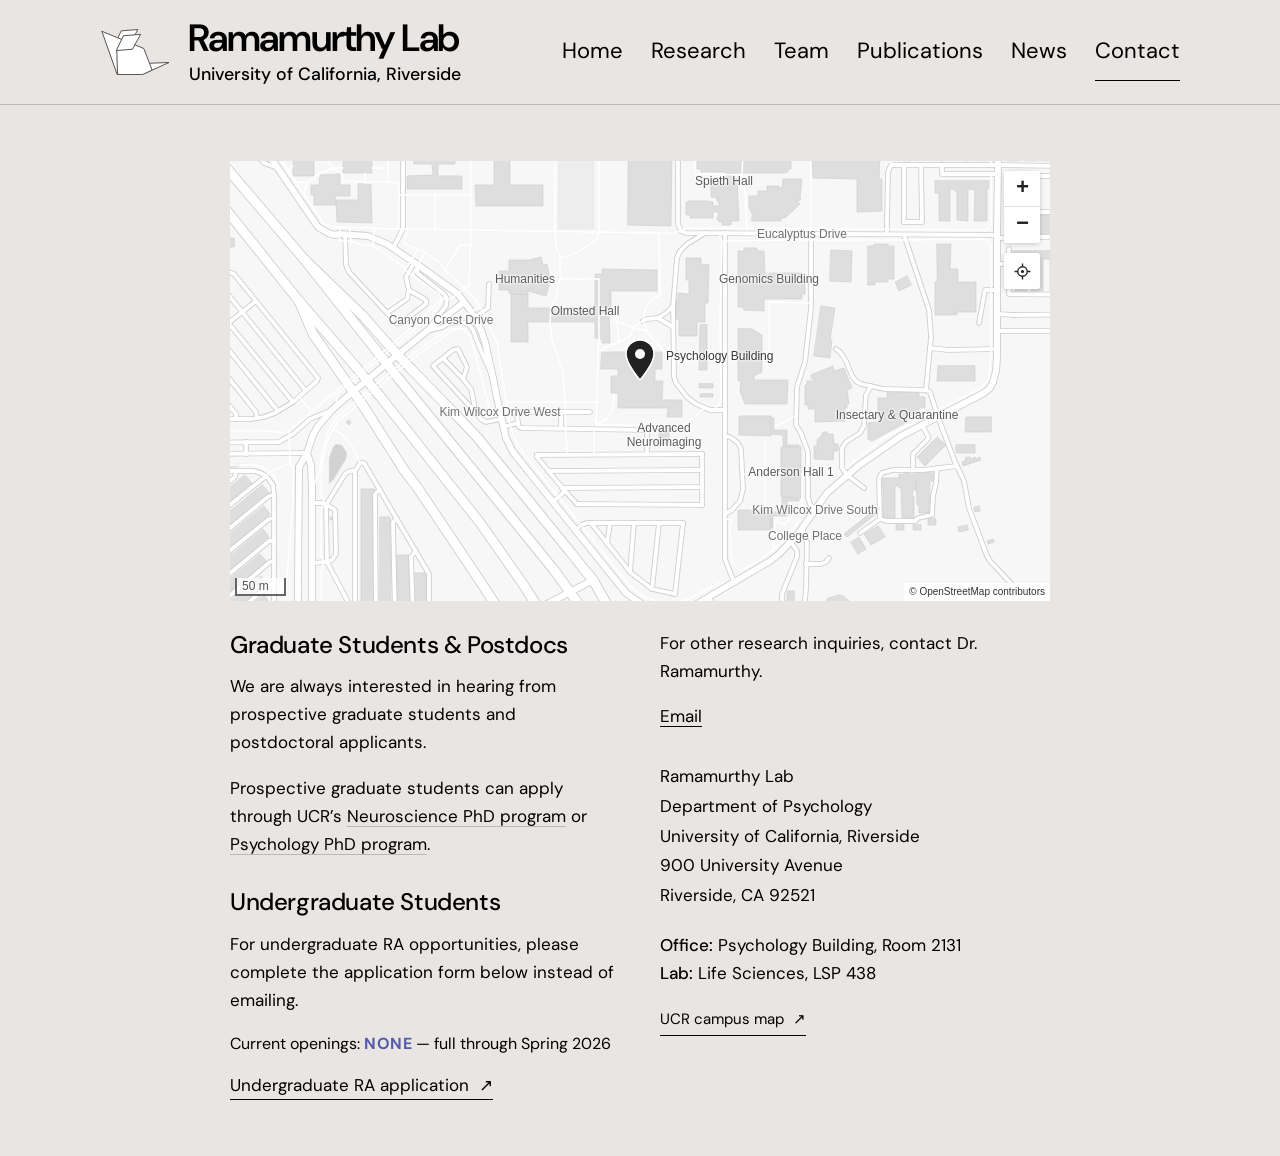
==== contact/index.html @ c1a16b35 "Brighten the periwinkle browser icons and application theme Use #d4d8ff behind the mouse icon and #e" ====
<!doctype html>
<html lang="en">
<head>
  <meta charset="utf-8">
  <meta name="viewport" content="width=device-width, initial-scale=1">
  <meta name="description" content="The Ramamurthy Lab at UC Riverside maps cellular and circuit mechanisms of attention in health and disease.">
  <meta name="theme-color" content="#e8e5e3">
  <title>Contact | Ramamurthy Lab | UC Riverside</title>
  <link rel="icon" href="/assets/favicon.ico?v=4" sizes="16x16 32x32 48x48">
  <link rel="icon" type="image/png" href="/assets/favicon-32.png?v=4" sizes="32x32">
  <link rel="icon" type="image/svg+xml" href="/assets/favicon.svg?v=4" sizes="any">
  <link rel="apple-touch-icon" href="/assets/apple-touch-icon.png?v=4" sizes="180x180">
  <link rel="stylesheet" href="/assets/leaflet/leaflet.css">
  <link rel="stylesheet" href="/styles.css?v=11">
  <script src="/assets/leaflet/leaflet.js" defer></script>
  <script src="/assets/ucr-campus-data.js" defer></script>
  <script src="/map.js" defer></script>
  <script src="/script.js?v=2" defer></script>
  <script src="/application-config.js?v=2" defer></script>
  <script src="/application-form.js?v=2" defer></script>
  <link rel="canonical" href="https://ramamurthylab.github.io/contact/">
</head>
<body>
  <a class="skip-link" href="#main">Skip to content</a>
  <header class="site-header wrap">
    <a class="wordmark" href="/" aria-label="Ramamurthy Lab home">
      <img class="wordmark-logo" src="/assets/lab-logo.svg" width="160" height="111" alt="">
      <span class="wordmark-text"><span class="wordmark-name">Ramamurthy Lab</span><span class="wordmark-affiliation">University of California, Riverside</span></span>
    </a>
    <button class="menu-toggle" type="button" aria-expanded="false" aria-controls="main-nav" hidden>Menu <span aria-hidden="true">+</span></button>
    <nav id="main-nav" aria-label="Main navigation">
      <a href="/">Home</a>
      <a href="/research/">Research</a>
      <a href="/team/">Team</a>
      <a href="/publications/">Publications</a>
      <a href="/news/">News</a>
      <a href="/contact/" aria-current="page">Contact</a>
    </nav>
  </header>

  <main id="main">
    <section class="section contact-section" id="contact" aria-labelledby="contact-title">
      <div class="wrap">
        <h1 class="visually-hidden" id="contact-title">Contact</h1>
        <div class="contact-grid">
          <div class="map-panel">
            <div id="lab-map" class="lab-map" role="region" aria-label="Interactive map of UC Riverside with a pin at the Psychology Building. Drag to pan, use the plus and minus controls to zoom, or use the arrow and plus/minus keys when the map is focused."></div>
          </div>
          <div class="recruitment-contact">
            <div class="graduate-contact">
              <h3>Graduate Students &amp; Postdocs</h3>
              <p>We are always interested in hearing from prospective graduate students and postdoctoral applicants.</p>
              <p>Prospective graduate students can apply through UCR’s <a href="https://neuro.ucr.edu/about/apply">Neuroscience PhD program</a> or <a href="https://psychology.ucr.edu/graduate-admissions">Psychology PhD program</a>.</p>
            </div>
            <div class="undergraduate-contact">
              <h3>Undergraduate Students</h3>
              <p>For undergraduate RA opportunities, please complete the application form below instead of emailing.</p>
              <p class="ra-openings">Current openings: <strong>NONE</strong> — full through Spring 2026</p>
              <a class="text-link application-link" href="https://script.google.com/macros/s/AKfycbzKtsn1tuxSRXiSg7oHEC8Il8YEuR-OhBl5R0wiA1RBrYU4j8pfQB7juC2QaiqtxSROeg/exec?authuser=0" target="_blank" rel="noopener noreferrer">Undergraduate RA application <span aria-hidden="true">↗</span></a>
            </div>
          </div>
          <div class="contact-copy"><p>For other research inquiries, contact Dr. Ramamurthy.</p><a class="email-link" href="mailto:deepar@ucr.edu">Email</a><address>Ramamurthy Lab<br><a href="https://psychology.ucr.edu/">Department of Psychology</a><br>University of California, Riverside<br>900 University Avenue<br>Riverside, CA 92521</address><p class="map-location"><strong>Office:</strong> Psychology Building, Room 2131<br><strong>Lab:</strong> Life Sciences, LSP 438</p><div class="contact-links"><a class="text-link" href="https://campusmap.ucr.edu/?find=P5373&amp;id=2106">UCR campus map <span aria-hidden="true">↗</span></a></div></div>
        </div>
      </div>
    </section>

    <section class="section wrap application-section" id="undergraduate-application" aria-labelledby="application-title">
      <div class="application-layout">
        <a class="text-link application-back" href="/contact/">← Back to Contact</a>
        <div class="section-heading"><h2 id="application-title" tabindex="-1">Undergraduate RA application</h2></div>
        <p class="application-waitlist">If no positions are currently available, your application will be added to our waitlist. Dr. Ramamurthy will contact you if an opening is a good fit for your interests and experience.</p>
        <p class="application-intro">Tell us about your studies and experience. All fields are required; enter “None” for coursework, coding experience, or previous research experience that does not apply.</p>
        <form id="undergraduate-form" action="#undergraduate-application" onsubmit="return false;" method="POST" enctype="multipart/form-data" accept-charset="UTF-8">
          <input type="hidden" name="applicationId" value="">
          <div class="application-honeypot" aria-hidden="true"><label for="applicant-website">Leave this blank</label><input id="applicant-website" type="text" name="website" tabindex="-1" autocomplete="off"></div>
          <div class="application-fields">
            <div class="form-field">
              <label for="applicant-name">Name</label>
              <input id="applicant-name" name="name" type="text" autocomplete="name" maxlength="150" required>
            </div>
            <div class="form-field">
              <label for="applicant-email">Email</label>
              <input id="applicant-email" name="email" type="email" autocomplete="email" maxlength="254" required>
            </div>
            <div class="form-field form-field-third">
              <label for="applicant-ucr-student">UCR student</label>
              <select id="applicant-ucr-student" name="ucrStudent" required>
                <option value="" selected disabled>Select Yes or No</option>
                <option>Yes</option>
                <option>No</option>
              </select>
            </div>
            <div class="form-field form-field-third">
              <label for="applicant-major">Major</label>
              <input id="applicant-major" name="major" type="text" maxlength="200" required>
            </div>
            <div class="form-field form-field-third">
              <label for="applicant-standing">Class standing</label>
              <select id="applicant-standing" name="classStanding" required>
                <option value="" selected disabled>Select your class standing</option>
                <option>First year</option>
                <option>Second year</option>
                <option>Third year</option>
                <option>Fourth year</option>
                <option>Fifth year or beyond</option>
                <option>Other</option>
              </select>
            </div>
            <div class="form-field form-field-wide">
              <label for="applicant-cv">CV attachment</label>
              <p class="field-help" id="cv-help">PDF, DOC, or DOCX. Maximum file size: 10 MB.</p>
              <input id="applicant-cv" name="attachment" type="file" accept=".pdf,.doc,.docx,application/pdf,application/msword,application/vnd.openxmlformats-officedocument.wordprocessingml.document" aria-describedby="cv-help cv-error" required>
              <p class="field-error" id="cv-error" aria-live="polite" hidden></p>
            </div>
            <div class="form-field form-field-wide">
              <label for="applicant-neuroscience">Neuroscience classes</label>
              <p class="field-help" id="neuroscience-help">List course names or numbers, including any in progress. Write “None” if applicable.</p>
              <textarea id="applicant-neuroscience" name="neuroscienceClasses" rows="3" maxlength="4000" aria-describedby="neuroscience-help" required></textarea>
            </div>
            <div class="form-field form-field-wide">
              <label for="applicant-lab-classes">Lab classes</label>
              <p class="field-help" id="lab-classes-help">List laboratory or methods courses you have taken or are taking. Write “None” if applicable.</p>
              <textarea id="applicant-lab-classes" name="labClasses" rows="3" maxlength="4000" aria-describedby="lab-classes-help" required></textarea>
            </div>
            <div class="form-field form-field-wide">
              <label for="applicant-coding">Coding experience</label>
              <p class="field-help" id="coding-help">Describe any programming languages, projects, or analysis tools you have used. If you have no coding experience, write “None.”</p>
              <textarea id="applicant-coding" name="codingExperience" rows="4" maxlength="6000" aria-describedby="coding-help" required></textarea>
            </div>
            <div class="form-field form-field-wide">
              <label for="applicant-research-experience">Previous research experience</label>
              <p class="field-help" id="research-experience-help">Describe any previous research experience. If none, write “None.”</p>
              <textarea id="applicant-research-experience" name="previousResearchExperience" rows="4" maxlength="6000" aria-describedby="research-experience-help" required></textarea>
            </div>
          </div>
          <p class="application-privacy">Your responses and CV will be stored privately for review by the lab.</p>
          <p class="application-status" id="application-status" role="status" aria-live="polite" hidden></p>
          <noscript><p>JavaScript is needed to submit this application.</p></noscript>
          <button class="application-submit" type="submit" disabled>Submit application</button>
        </form>
      </div>
    </section>
  </main>
</body>
</html>
---- assets/leaflet/leaflet.css ----
/* required styles */

.leaflet-pane,
.leaflet-tile,
.leaflet-marker-icon,
.leaflet-marker-shadow,
.leaflet-tile-container,
.leaflet-pane > svg,
.leaflet-pane > canvas,
.leaflet-zoom-box,
.leaflet-image-layer,
.leaflet-layer {
	position: absolute;
	left: 0;
	top: 0;
	}
.leaflet-container {
	overflow: hidden;
	}
.leaflet-tile,
.leaflet-marker-icon,
.leaflet-marker-shadow {
	-webkit-user-select: none;
	   -moz-user-select: none;
	        user-select: none;
	  -webkit-user-drag: none;
	}
/* Prevents IE11 from highlighting tiles in blue */
.leaflet-tile::selection {
	background: transparent;
}
/* Safari renders non-retina tile on retina better with this, but Chrome is worse */
.leaflet-safari .leaflet-tile {
	image-rendering: -webkit-optimize-contrast;
	}
/* hack that prevents hw layers "stretching" when loading new tiles */
.leaflet-safari .leaflet-tile-container {
	width: 1600px;
	height: 1600px;
	-webkit-transform-origin: 0 0;
	}
.leaflet-marker-icon,
.leaflet-marker-shadow {
	display: block;
	}
/* .leaflet-container svg: reset svg max-width decleration shipped in Joomla! (joomla.org) 3.x */
/* .leaflet-container img: map is broken in FF if you have max-width: 100% on tiles */
.leaflet-container .leaflet-overlay-pane svg {
	max-width: none !important;
	max-height: none !important;
	}
.leaflet-container .leaflet-marker-pane img,
.leaflet-container .leaflet-shadow-pane img,
.leaflet-container .leaflet-tile-pane img,
.leaflet-container img.leaflet-image-layer,
.leaflet-container .leaflet-tile {
	max-width: none !important;
	max-height: none !important;
	width: auto;
	padding: 0;
	}

.leaflet-container img.leaflet-tile {
	/* See: https://bugs.chromium.org/p/chromium/issues/detail?id=600120 */
	mix-blend-mode: plus-lighter;
}

.leaflet-container.leaflet-touch-zoom {
	-ms-touch-action: pan-x pan-y;
	touch-action: pan-x pan-y;
	}
.leaflet-container.leaflet-touch-drag {
	-ms-touch-action: pinch-zoom;
	/* Fallback for FF which doesn't support pinch-zoom */
	touch-action: none;
	touch-action: pinch-zoom;
}
.leaflet-container.leaflet-touch-drag.leaflet-touch-zoom {
	-ms-touch-action: none;
	touch-action: none;
}
.leaflet-container {
	-webkit-tap-highlight-color: transparent;
}
.leaflet-container a {
	-webkit-tap-highlight-color: rgba(51, 181, 229, 0.4);
}
.leaflet-tile {
	filter: inherit;
	visibility: hidden;
	}
.leaflet-tile-loaded {
	visibility: inherit;
	}
.leaflet-zoom-box {
	width: 0;
	height: 0;
	-moz-box-sizing: border-box;
	     box-sizing: border-box;
	z-index: 800;
	}
/* workaround for https://bugzilla.mozilla.org/show_bug.cgi?id=888319 */
.leaflet-overlay-pane svg {
	-moz-user-select: none;
	}

.leaflet-pane         { z-index: 400; }

.leaflet-tile-pane    { z-index: 200; }
.leaflet-overlay-pane { z-index: 400; }
.leaflet-shadow-pane  { z-index: 500; }
.leaflet-marker-pane  { z-index: 600; }
.leaflet-tooltip-pane   { z-index: 650; }
.leaflet-popup-pane   { z-index: 700; }

.leaflet-map-pane canvas { z-index: 100; }
.leaflet-map-pane svg    { z-index: 200; }

.leaflet-vml-shape {
	width: 1px;
	height: 1px;
	}
.lvml {
	behavior: url(#default#VML);
	display: inline-block;
	position: absolute;
	}


/* control positioning */

.leaflet-control {
	position: relative;
	z-index: 800;
	pointer-events: visiblePainted; /* IE 9-10 doesn't have auto */
	pointer-events: auto;
	}
.leaflet-top,
.leaflet-bottom {
	position: absolute;
	z-index: 1000;
	pointer-events: none;
	}
.leaflet-top {
	top: 0;
	}
.leaflet-right {
	right: 0;
	}
.leaflet-bottom {
	bottom: 0;
	}
.leaflet-left {
	left: 0;
	}
.leaflet-control {
	float: left;
	clear: both;
	}
.leaflet-right .leaflet-control {
	float: right;
	}
.leaflet-top .leaflet-control {
	margin-top: 10px;
	}
.leaflet-bottom .leaflet-control {
	margin-bottom: 10px;
	}
.leaflet-left .leaflet-control {
	margin-left: 10px;
	}
.leaflet-right .leaflet-control {
	margin-right: 10px;
	}


/* zoom and fade animations */

.leaflet-fade-anim .leaflet-popup {
	opacity: 0;
	-webkit-transition: opacity 0.2s linear;
	   -moz-transition: opacity 0.2s linear;
	        transition: opacity 0.2s linear;
	}
.leaflet-fade-anim .leaflet-map-pane .leaflet-popup {
	opacity: 1;
	}
.leaflet-zoom-animated {
	-webkit-transform-origin: 0 0;
	    -ms-transform-origin: 0 0;
	        transform-origin: 0 0;
	}
svg.leaflet-zoom-animated {
	will-change: transform;
}

.leaflet-zoom-anim .leaflet-zoom-animated {
	-webkit-transition: -webkit-transform 0.25s cubic-bezier(0,0,0.25,1);
	   -moz-transition:    -moz-transform 0.25s cubic-bezier(0,0,0.25,1);
	        transition:         transform 0.25s cubic-bezier(0,0,0.25,1);
	}
.leaflet-zoom-anim .leaflet-tile,
.leaflet-pan-anim .leaflet-tile {
	-webkit-transition: none;
	   -moz-transition: none;
	        transition: none;
	}

.leaflet-zoom-anim .leaflet-zoom-hide {
	visibility: hidden;
	}


/* cursors */

.leaflet-interactive {
	cursor: pointer;
	}
.leaflet-grab {
	cursor: -webkit-grab;
	cursor:    -moz-grab;
	cursor:         grab;
	}
.leaflet-crosshair,
.leaflet-crosshair .leaflet-interactive {
	cursor: crosshair;
	}
.leaflet-popup-pane,
.leaflet-control {
	cursor: auto;
	}
.leaflet-dragging .leaflet-grab,
.leaflet-dragging .leaflet-grab .leaflet-interactive,
.leaflet-dragging .leaflet-marker-draggable {
	cursor: move;
	cursor: -webkit-grabbing;
	cursor:    -moz-grabbing;
	cursor:         grabbing;
	}

/* marker & overlays interactivity */
.leaflet-marker-icon,
.leaflet-marker-shadow,
.leaflet-image-layer,
.leaflet-pane > svg path,
.leaflet-tile-container {
	pointer-events: none;
	}

.leaflet-marker-icon.leaflet-interactive,
.leaflet-image-layer.leaflet-interactive,
.leaflet-pane > svg path.leaflet-interactive,
svg.leaflet-image-layer.leaflet-interactive path {
	pointer-events: visiblePainted; /* IE 9-10 doesn't have auto */
	pointer-events: auto;
	}

/* visual tweaks */

.leaflet-container {
	background: #ddd;
	outline-offset: 1px;
	}
.leaflet-container a {
	color: #0078A8;
	}
.leaflet-zoom-box {
	border: 2px dotted #38f;
	background: rgba(255,255,255,0.5);
	}


/* general typography */
.leaflet-container {
	font-family: "Helvetica Neue", Arial, Helvetica, sans-serif;
	font-size: 12px;
	font-size: 0.75rem;
	line-height: 1.5;
	}


/* general toolbar styles */

.leaflet-bar {
	box-shadow: 0 1px 5px rgba(0,0,0,0.65);
	border-radius: 4px;
	}
.leaflet-bar a {
	background-color: #fff;
	border-bottom: 1px solid #ccc;
	width: 26px;
	height: 26px;
	line-height: 26px;
	display: block;
	text-align: center;
	text-decoration: none;
	color: black;
	}
.leaflet-bar a,
.leaflet-control-layers-toggle {
	background-position: 50% 50%;
	background-repeat: no-repeat;
	display: block;
	}
.leaflet-bar a:hover,
.leaflet-bar a:focus {
	background-color: #f4f4f4;
	}
.leaflet-bar a:first-child {
	border-top-left-radius: 4px;
	border-top-right-radius: 4px;
	}
.leaflet-bar a:last-child {
	border-bottom-left-radius: 4px;
	border-bottom-right-radius: 4px;
	border-bottom: none;
	}
.leaflet-bar a.leaflet-disabled {
	cursor: default;
	background-color: #f4f4f4;
	color: #bbb;
	}

.leaflet-touch .leaflet-bar a {
	width: 30px;
	height: 30px;
	line-height: 30px;
	}
.leaflet-touch .leaflet-bar a:first-child {
	border-top-left-radius: 2px;
	border-top-right-radius: 2px;
	}
.leaflet-touch .leaflet-bar a:last-child {
	border-bottom-left-radius: 2px;
	border-bottom-right-radius: 2px;
	}

/* zoom control */

.leaflet-control-zoom-in,
.leaflet-control-zoom-out {
	font: bold 18px 'Lucida Console', Monaco, monospace;
	text-indent: 1px;
	}

.leaflet-touch .leaflet-control-zoom-in, .leaflet-touch .leaflet-control-zoom-out  {
	font-size: 22px;
	}


/* layers control */

.leaflet-control-layers {
	box-shadow: 0 1px 5px rgba(0,0,0,0.4);
	background: #fff;
	border-radius: 5px;
	}
.leaflet-control-layers-toggle {
	background-image: url(images/layers.png);
	width: 36px;
	height: 36px;
	}
.leaflet-retina .leaflet-control-layers-toggle {
	background-image: url(images/layers-2x.png);
	background-size: 26px 26px;
	}
.leaflet-touch .leaflet-control-layers-toggle {
	width: 44px;
	height: 44px;
	}
.leaflet-control-layers .leaflet-control-layers-list,
.leaflet-control-layers-expanded .leaflet-control-layers-toggle {
	display: none;
	}
.leaflet-control-layers-expanded .leaflet-control-layers-list {
	display: block;
	position: relative;
	}
.leaflet-control-layers-expanded {
	padding: 6px 10px 6px 6px;
	color: #333;
	background: #fff;
	}
.leaflet-control-layers-scrollbar {
	overflow-y: scroll;
	overflow-x: hidden;
	padding-right: 5px;
	}
.leaflet-control-layers-selector {
	margin-top: 2px;
	position: relative;
	top: 1px;
	}
.leaflet-control-layers label {
	display: block;
	font-size: 13px;
	font-size: 1.08333em;
	}
.leaflet-control-layers-separator {
	height: 0;
	border-top: 1px solid #ddd;
	margin: 5px -10px 5px -6px;
	}

/* Default icon URLs */
.leaflet-default-icon-path { /* used only in path-guessing heuristic, see L.Icon.Default */
	background-image: url(images/marker-icon.png);
	}


/* attribution and scale controls */

.leaflet-container .leaflet-control-attribution {
	background: #fff;
	background: rgba(255, 255, 255, 0.8);
	margin: 0;
	}
.leaflet-control-attribution,
.leaflet-control-scale-line {
	padding: 0 5px;
	color: #333;
	line-height: 1.4;
	}
.leaflet-control-attribution a {
	text-decoration: none;
	}
.leaflet-control-attribution a:hover,
.leaflet-control-attribution a:focus {
	text-decoration: underline;
	}
.leaflet-attribution-flag {
	display: inline !important;
	vertical-align: baseline !important;
	width: 1em;
	height: 0.6669em;
	}
.leaflet-left .leaflet-control-scale {
	margin-left: 5px;
	}
.leaflet-bottom .leaflet-control-scale {
	margin-bottom: 5px;
	}
.leaflet-control-scale-line {
	border: 2px solid #777;
	border-top: none;
	line-height: 1.1;
	padding: 2px 5px 1px;
	white-space: nowrap;
	-moz-box-sizing: border-box;
	     box-sizing: border-box;
	background: rgba(255, 255, 255, 0.8);
	text-shadow: 1px 1px #fff;
	}
.leaflet-control-scale-line:not(:first-child) {
	border-top: 2px solid #777;
	border-bottom: none;
	margin-top: -2px;
	}
.leaflet-control-scale-line:not(:first-child):not(:last-child) {
	border-bottom: 2px solid #777;
	}

.leaflet-touch .leaflet-control-attribution,
.leaflet-touch .leaflet-control-layers,
.leaflet-touch .leaflet-bar {
	box-shadow: none;
	}
.leaflet-touch .leaflet-control-layers,
.leaflet-touch .leaflet-bar {
	border: 2px solid rgba(0,0,0,0.2);
	background-clip: padding-box;
	}


/* popup */

.leaflet-popup {
	position: absolute;
	text-align: center;
	margin-bottom: 20px;
	}
.leaflet-popup-content-wrapper {
	padding: 1px;
	text-align: left;
	border-radius: 12px;
	}
.leaflet-popup-content {
	margin: 13px 24px 13px 20px;
	line-height: 1.3;
	font-size: 13px;
	font-size: 1.08333em;
	min-height: 1px;
	}
.leaflet-popup-content p {
	margin: 17px 0;
	margin: 1.3em 0;
	}
.leaflet-popup-tip-container {
	width: 40px;
	height: 20px;
	position: absolute;
	left: 50%;
	margin-top: -1px;
	margin-left: -20px;
	overflow: hidden;
	pointer-events: none;
	}
.leaflet-popup-tip {
	width: 17px;
	height: 17px;
	padding: 1px;

	margin: -10px auto 0;
	pointer-events: auto;

	-webkit-transform: rotate(45deg);
	   -moz-transform: rotate(45deg);
	    -ms-transform: rotate(45deg);
	        transform: rotate(45deg);
	}
.leaflet-popup-content-wrapper,
.leaflet-popup-tip {
	background: white;
	color: #333;
	box-shadow: 0 3px 14px rgba(0,0,0,0.4);
	}
.leaflet-container a.leaflet-popup-close-button {
	position: absolute;
	top: 0;
	right: 0;
	border: none;
	text-align: center;
	width: 24px;
	height: 24px;
	font: 16px/24px Tahoma, Verdana, sans-serif;
	color: #757575;
	text-decoration: none;
	background: transparent;
	}
.leaflet-container a.leaflet-popup-close-button:hover,
.leaflet-container a.leaflet-popup-close-button:focus {
	color: #585858;
	}
.leaflet-popup-scrolled {
	overflow: auto;
	}

.leaflet-oldie .leaflet-popup-content-wrapper {
	-ms-zoom: 1;
	}
.leaflet-oldie .leaflet-popup-tip {
	width: 24px;
	margin: 0 auto;

	-ms-filter: "progid:DXImageTransform.Microsoft.Matrix(M11=0.70710678, M12=0.70710678, M21=-0.70710678, M22=0.70710678)";
	filter: progid:DXImageTransform.Microsoft.Matrix(M11=0.70710678, M12=0.70710678, M21=-0.70710678, M22=0.70710678);
	}

.leaflet-oldie .leaflet-control-zoom,
.leaflet-oldie .leaflet-control-layers,
.leaflet-oldie .leaflet-popup-content-wrapper,
.leaflet-oldie .leaflet-popup-tip {
	border: 1px solid #999;
	}


/* div icon */

.leaflet-div-icon {
	background: #fff;
	border: 1px solid #666;
	}


/* Tooltip */
/* Base styles for the element that has a tooltip */
.leaflet-tooltip {
	position: absolute;
	padding: 6px;
	background-color: #fff;
	border: 1px solid #fff;
	border-radius: 3px;
	color: #222;
	white-space: nowrap;
	-webkit-user-select: none;
	-moz-user-select: none;
	-ms-user-select: none;
	user-select: none;
	pointer-events: none;
	box-shadow: 0 1px 3px rgba(0,0,0,0.4);
	}
.leaflet-tooltip.leaflet-interactive {
	cursor: pointer;
	pointer-events: auto;
	}
.leaflet-tooltip-top:before,
.leaflet-tooltip-bottom:before,
.leaflet-tooltip-left:before,
.leaflet-tooltip-right:before {
	position: absolute;
	pointer-events: none;
	border: 6px solid transparent;
	background: transparent;
	content: "";
	}

/* Directions */

.leaflet-tooltip-bottom {
	margin-top: 6px;
}
.leaflet-tooltip-top {
	margin-top: -6px;
}
.leaflet-tooltip-bottom:before,
.leaflet-tooltip-top:before {
	left: 50%;
	margin-left: -6px;
	}
.leaflet-tooltip-top:before {
	bottom: 0;
	margin-bottom: -12px;
	border-top-color: #fff;
	}
.leaflet-tooltip-bottom:before {
	top: 0;
	margin-top: -12px;
	margin-left: -6px;
	border-bottom-color: #fff;
	}
.leaflet-tooltip-left {
	margin-left: -6px;
}
.leaflet-tooltip-right {
	margin-left: 6px;
}
.leaflet-tooltip-left:before,
.leaflet-tooltip-right:before {
	top: 50%;
	margin-top: -6px;
	}
.leaflet-tooltip-left:before {
	right: 0;
	margin-right: -12px;
	border-left-color: #fff;
	}
.leaflet-tooltip-right:before {
	left: 0;
	margin-left: -12px;
	border-right-color: #fff;
	}

/* Printing */

@media print {
	/* Prevent printers from removing background-images of controls. */
	.leaflet-control {
		-webkit-print-color-adjust: exact;
		print-color-adjust: exact;
		}
	}
---- styles.css ----
/* latin-ext */
@font-face {
  font-family: 'DM Sans';
  font-style: italic;
  font-weight: 100 1000;
  font-display: swap;
  src: url(assets/fonts/dm-sans-latin-ext-italic.woff2) format('woff2');
  unicode-range: U+0100-02BA, U+02BD-02C5, U+02C7-02CC, U+02CE-02D7, U+02DD-02FF, U+0304, U+0308, U+0329, U+1D00-1DBF, U+1E00-1E9F, U+1EF2-1EFF, U+2020, U+20A0-20AB, U+20AD-20C0, U+2113, U+2C60-2C7F, U+A720-A7FF;
}
/* latin */
@font-face {
  font-family: 'DM Sans';
  font-style: italic;
  font-weight: 100 1000;
  font-display: swap;
  src: url(assets/fonts/dm-sans-latin-italic.woff2) format('woff2');
  unicode-range: U+0000-00FF, U+0131, U+0152-0153, U+02BB-02BC, U+02C6, U+02DA, U+02DC, U+0304, U+0308, U+0329, U+2000-206F, U+20AC, U+2122, U+2191, U+2193, U+2212, U+2215, U+FEFF, U+FFFD;
}
/* latin-ext */
@font-face {
  font-family: 'DM Sans';
  font-style: normal;
  font-weight: 100 1000;
  font-display: swap;
  src: url(assets/fonts/dm-sans-latin-ext-normal.woff2) format('woff2');
  unicode-range: U+0100-02BA, U+02BD-02C5, U+02C7-02CC, U+02CE-02D7, U+02DD-02FF, U+0304, U+0308, U+0329, U+1D00-1DBF, U+1E00-1E9F, U+1EF2-1EFF, U+2020, U+20A0-20AB, U+20AD-20C0, U+2113, U+2C60-2C7F, U+A720-A7FF;
}
/* latin */
@font-face {
  font-family: 'DM Sans';
  font-style: normal;
  font-weight: 100 1000;
  font-display: swap;
  src: url(assets/fonts/dm-sans-latin-normal.woff2) format('woff2');
  unicode-range: U+0000-00FF, U+0131, U+0152-0153, U+02BB-02BC, U+02C6, U+02DA, U+02DC, U+0304, U+0308, U+0329, U+2000-206F, U+20AC, U+2122, U+2191, U+2193, U+2212, U+2215, U+FEFF, U+FFFD;
}
@font-face {
  font-family: "Manrope";
  font-style: normal;
  font-weight: 400;
  font-display: swap;
  src: url("assets/fonts/Manrope-Regular.ttf") format("truetype");
}
@font-face {
  font-family: "Manrope";
  font-style: normal;
  font-weight: 500;
  font-display: swap;
  src: url("assets/fonts/Manrope-Medium.ttf") format("truetype");
}
@font-face {
  font-family: "Manrope";
  font-style: normal;
  font-weight: 600;
  font-display: swap;
  src: url("assets/fonts/Manrope-SemiBold.ttf") format("truetype");
}
:root {
  --paper: #e8e5e3;
  --white: #ffffff;
  --ink: #000000;
  --muted: var(--ink);
  --accent: var(--ink);
  --heading: #555bab;
  --question-highlight: #e2c04a;
  --line: rgba(0, 0, 0, .2);
  --wash: var(--paper);
  --font: "DM Sans", "Manrope", "Helvetica Neue", Arial, sans-serif;
  --width: 1080px;
  color-scheme: light;
}
* { box-sizing: border-box; }
html { scroll-behavior: smooth; scroll-padding-top: 2rem; }
body { margin: 0; background: var(--paper); color: var(--ink); font-family: var(--font); font-size: 18px; line-height: 1.65; -webkit-font-smoothing: antialiased; }
a { color: var(--accent); text-decoration-thickness: 1px; text-underline-offset: .23em; }
a:hover { color: var(--accent); }
a, button, summary { -webkit-tap-highlight-color: transparent; }
a:focus-visible, button:focus-visible, summary:focus-visible, video:focus-visible { outline: 2px solid var(--accent); outline-offset: 5px; }
button { font: inherit; }
::selection { background: var(--ink); color: var(--paper); }
.wrap { width: min(var(--width), calc(100% - 96px)); margin-inline: auto; }
.skip-link { position: absolute; top: -100px; left: 24px; padding: 10px 16px; background: var(--white); z-index: 20; }
.skip-link:focus { top: 12px; }
.site-header { min-height: 104px; display: flex; align-items: center; justify-content: space-between; gap: 32px; }
.wordmark { display: inline-flex; align-items: center; flex-shrink: 0; gap: 16px; font-size: 38px; font-weight: 600; line-height: 1.1; text-decoration: none; letter-spacing: -1.2px; white-space: nowrap; }
.wordmark-logo { display: block; width: 72px; height: auto; flex: none; }
.wordmark-text { display: flex; flex-direction: column; align-items: flex-start; gap: 4px; }
.wordmark-name { display: block; }
.wordmark-affiliation { display: block; margin: 0; padding-left: 1.3502px; font-size: 17.66px; font-weight: 500; line-height: 1.3; letter-spacing: 0; color: var(--ink); }
nav { display: flex; flex-wrap: wrap; column-gap: 28px; row-gap: 8px; align-items: center; justify-content: flex-end; }
nav a { font-size: 22px; font-weight: 400; text-decoration: none; padding-block: 10px; border-bottom: 1px solid transparent; }
nav a:hover, nav a[aria-current="page"] { border-bottom-color: currentColor; }
.menu-toggle { display: none; }
.hero { --circuit-column-width: clamp(240px, 26vw, 300px); display: grid; grid-template-columns: minmax(0, 1fr) var(--circuit-column-width); align-items: center; column-gap: 48px; padding-block: 66px 64px; }
.hero-copy { min-width: 0; }
.hero-visual { margin: 0; min-width: 0; }
.hero-visual .attention-circuit { display: block; width: 100%; height: auto; aspect-ratio: 600 / 760; }
.hero-visual #pyramidal-neuron.is-highlighted { stroke: var(--question-highlight); }
.hero-visual #pyramidal-neuron.is-highlighted #pyramidal-soma { fill: var(--question-highlight); }
@media screen and (min-width: 851px) {
  /* Align the visible artwork, accounting for the SVG's transparent margins.
     Its old bottom is halfway down the row plus 0.54 times its original width.
     DM Sans's capital top sits about 0.195em below this heading's line-box top. */
  .hero-visual { --circuit-title-top: calc(clamp(42px, 4.9vw, 60px) * .195); position: relative; align-self: stretch; min-height: calc(var(--circuit-column-width) * 760 / 600); }
  .hero-visual .attention-circuit { position: absolute; left: 50%; top: var(--circuit-title-top); width: auto; max-width: none; height: calc((50% + var(--circuit-column-width) * .54 - var(--circuit-title-top)) * 760 / 643); transform: translate(-50%, -8.0263157895%); }
}
h1, h2, h3, p { margin-top: 0; }
h1, h2, h3 { font-weight: 500; }
h1 { color: var(--heading); font-size: clamp(42px, 4.9vw, 60px); line-height: 1.14; letter-spacing: -.045em; margin-bottom: 26px; }
.hero-intro { font-size: clamp(21px, 2.3vw, 26px); line-height: 1.55; max-width: 790px; letter-spacing: -.3px; margin-bottom: 22px; }
.accent { color: var(--accent); }
.text-link { display: inline; text-decoration: none; border-bottom: 1px solid currentColor; padding-bottom: 3px; font-size: 16px; line-height: 1.7; }
.text-link span { display: inline-block; margin-left: 5px; }
.hero-link { font-size: 18px; }
.section { padding-block: 56px; border-top: 1px solid var(--line); }
.section-heading { margin-bottom: 24px; }
h2 { font-size: clamp(34px, 3.65vw, 46px); line-height: 1.2; letter-spacing: -.03em; color: var(--accent); margin-bottom: 0; }
.section-intro { max-width: 790px; font-size: 20px; line-height: 1.65; margin-bottom: 48px; }
.research-topics { display: grid; grid-template-columns: repeat(3, minmax(0, 1fr)); gap: 36px; }
.research-topic h3 { color: var(--accent); font-size: 23px; line-height: 1.3; letter-spacing: -.4px; margin: 0; text-align: left; text-wrap: balance; }
.question-line-break { display: none; }
@media (min-width: 851px) {
  .research-topic:nth-child(2) h3 { text-align: center; }
  .research-topic:last-child h3 { inline-size: max-content; max-inline-size: 100%; margin-inline-start: auto; text-align: left; }
  .question-line-break { display: initial; }
}
.question-text { box-decoration-break: clone; -webkit-box-decoration-break: clone; background-color: transparent; box-shadow: .1em 0 transparent, -.1em 0 transparent; transition: background-color .16s ease, box-shadow .16s ease; }
@media (hover: hover) {
  .research-topic:hover .question-text { background-color: var(--question-highlight); box-shadow: .1em 0 var(--question-highlight), -.1em 0 var(--question-highlight); }
}
@media (prefers-reduced-motion: reduce) { .question-text { transition: none; } }
.current-research { margin-top: 44px; padding-top: 36px; border-top: 1px solid var(--line); }
.research-summary { width: 100%; }
.research-summary p { font-size: 17px; line-height: 1.7; margin: 0 0 18px; }
.research-summary p:last-child { margin-bottom: 0; }
.research-summary a { color: var(--heading); text-decoration-color: var(--line); }
.research-summary a:hover, .research-summary a:focus-visible { text-decoration-color: currentColor; }
.methods { width: 100%; margin-top: 40px; padding-top: 36px; border-top: 1px solid var(--line); }
.methods-copy { width: 100%; }
.methods-copy h2 { color: var(--heading); font-size: 38px; line-height: 1.2; letter-spacing: -.03em; margin-bottom: 24px; }
.methods-copy p { font-size: 17px; }
.methods-copy p:last-child { margin-bottom: 0; }
.methods-figure { margin: 28px 0 0; background: transparent; }
.methods-figure img { display: block; width: 100%; height: auto; }
.methods-figure figcaption { margin-top: 12px; font-size: 15px; line-height: 1.6; color: var(--heading); text-align: right; }
.methods-figure figcaption a { color: inherit; text-decoration-color: var(--line); }
.methods-figure figcaption a:hover, .methods-figure figcaption a:focus-visible { text-decoration-color: currentColor; }
figcaption { color: var(--muted); font-size: 13px; line-height: 1.6; margin-top: 14px; }
.people-section { background: var(--paper); }
.people-section > .wrap { max-width: 800px; }
.team-intro { display: grid; grid-template-columns: 1fr; gap: 24px; margin-bottom: 32px; }
.pi-profile { display: grid; grid-template-columns: minmax(0, max-content) max-content; align-items: baseline; gap: 48px; width: 100%; min-width: 0; }
.pi-details { min-width: 0; }
.pi-profile .role { margin-bottom: 0; line-height: 1.5; }
.team-photo { margin: 0; min-width: 0; width: 100%; }
.team-photo img { display: block; width: 100%; height: auto; }
.pi-profile h3 { font-size: 29px; letter-spacing: -.6px; color: var(--accent); line-height: 1.3; margin-bottom: 8px; }
.role { font-size: 17px; line-height: 1.6; margin-bottom: 18px; }
.profile-links { display: flex; flex-direction: column; align-items: flex-start; gap: 4px; }
.profile-links .text-link { border-bottom: 0; padding-bottom: 0; text-decoration: none; line-height: 1.5; }
.profile-links .profile-link-label { display: inline; margin: 0; text-decoration: underline; text-decoration-color: var(--line); text-decoration-thickness: 1px; text-underline-offset: .23em; }
.profile-links a:hover .profile-link-label, .profile-links a:focus-visible .profile-link-label { text-decoration-color: currentColor; }
.profile-links .bluesky-link { display: inline-flex; align-items: center; gap: 6px; }
.bluesky-icon { display: block; width: 18px; height: 18px; flex: none; }
.cv-placeholder { color: var(--accent); border-bottom-color: transparent; cursor: default; }
.team-roster { display: grid; gap: 28px; }
.team-group { min-width: 0; }
.team-group h3 { font-size: 24px; font-weight: 600; line-height: 1.3; letter-spacing: -.02em; color: var(--accent); margin: 0 0 12px; }
.people-list { display: grid; grid-template-columns: 1fr; gap: 8px; list-style: none; margin: 0; padding: 0; }
.people-list li { display: flex; flex-wrap: wrap; align-items: baseline; column-gap: 18px; min-width: 0; }
.person-name { display: block; font-size: 18px; font-weight: 500; line-height: 1.5; }
.comma-list { margin: 0; font-size: 18px; font-weight: 500; line-height: 1.65; }
.comma-list .person-name { display: inline; white-space: nowrap; }
.person-detail { display: block; font-size: 18px; line-height: 1.5; color: var(--muted); margin: 0; }
.graduate-list { grid-template-columns: max-content minmax(0, 1fr); column-gap: 18px; }
.graduate-list li { display: grid; grid-column: 1 / -1; grid-template-columns: subgrid; }
.feed-section { border-top: 0; }
.publication-heading { display: flex; align-items: flex-end; justify-content: space-between; gap: 28px; margin-bottom: 24px; }
.publication-heading > a { flex-shrink: 0; }
.publications-list { list-style: none; margin: 0; padding: 0; }
.publications-list > li { display: grid; grid-template-columns: 90px 1fr; gap: 22px; padding-block: 22px; border-top: 1px solid var(--line); }
.publications-list > li:first-child { border-top: 0; }
.publications-list > li[hidden] { display: none; }
.pub-year { color: var(--accent); font-size: 16px; padding-top: 4px; }
.publications-list h3 { font-size: 22px; line-height: 1.45; letter-spacing: -.25px; margin-bottom: 11px; }
.publications-list h3 a { color: var(--ink); text-decoration: underline; text-decoration-color: var(--line); }
.publications-list h3 a:hover, .publications-list h3 a:focus-visible { color: var(--accent); text-decoration-color: currentColor; }
.authors { font-size: 15px; color: var(--muted); margin-bottom: 8px; line-height: 1.7; }
.journal { font-size: 15px; margin-bottom: 0; color: var(--accent); }
.pub-coverage { display: flex; flex-wrap: wrap; gap: 6px 18px; margin: 8px 0 0; font-size: 15px; line-height: 1.6; color: var(--heading); }
.pub-coverage a { color: inherit; text-decoration: underline; text-decoration-color: var(--line); }
.pub-coverage a:hover, .pub-coverage a:focus-visible { text-decoration-color: currentColor; }
.feed-toggle { display: block; width: fit-content; background: none; border: 0; border-bottom: 1px solid currentColor; color: var(--accent); padding: 8px 0; margin: 16px 0 0; font-size: 16px; cursor: pointer; }
.feed-toggle[hidden] { display: none; }
.news-feed { max-width: 820px; }
.news-entry { padding-block: 4px; }
.news-entry[hidden] { display: none; }
.news-entry + .news-entry { margin-top: 24px; padding-top: 24px; border-top: 1px solid var(--line); }
.news-date { display: block; font-size: 15px; color: var(--muted); margin-bottom: 10px; }
.news-entry h3 { font-size: clamp(23px, 2.6vw, 30px); line-height: 1.4; letter-spacing: -.02em; margin: 0; }
.news-photos { margin-top: 14px; }
.news-photos > summary { width: fit-content; padding-block: 5px; font-size: 16px; line-height: 1.5; cursor: pointer; }
.news-photos > summary span { text-decoration: underline; text-decoration-color: var(--line); text-decoration-thickness: 1px; text-underline-offset: .23em; }
.news-photos > summary:hover span, .news-photos > summary:focus-visible span { text-decoration-color: currentColor; }
.news-photos .news-photos-close-label, .news-photos[open] .news-photos-open-label { display: none; }
.news-photos[open] .news-photos-close-label { display: inline; }
.news-gallery { display: grid; grid-template-columns: repeat(auto-fit, minmax(min(100%, 260px), 1fr)); gap: 20px; margin-top: 16px; }
.news-gallery figure { min-width: 0; margin: 0; }
.news-gallery img { display: block; width: 100%; height: auto; }
.news-gallery figcaption { margin-top: 8px; font-size: 14px; line-height: 1.5; }
.contact-section { background: var(--wash); }
.contact-section .section-heading { text-align: left; }
.contact-grid { display: grid; grid-template-columns: repeat(2, minmax(0, 1fr)); width: 100%; max-width: 820px; margin-inline: auto; column-gap: 40px; row-gap: 28px; }
.contact-copy { grid-column: 2; min-width: 0; text-align: left; }
.recruitment-contact { grid-column: 1; min-width: 0; display: grid; gap: 28px; align-content: start; }
.undergraduate-contact { grid-column: 1; min-width: 0; }
.recruitment-contact h3 { font-size: 24px; line-height: 1.3; letter-spacing: -.4px; margin: 0 0 12px; }
.recruitment-contact p { font-size: 17px; margin-bottom: 18px; }
.graduate-contact p:last-child { margin-bottom: 0; }
.graduate-contact a { text-decoration-color: var(--line); }
.graduate-contact a:hover, .graduate-contact a:focus-visible { text-decoration-color: currentColor; }
.undergraduate-contact .ra-openings { margin: 0 0 14px; font-size: 16px; line-height: 1.55; }
.ra-openings strong { color: var(--heading); font-weight: 700; letter-spacing: .035em; }
.application-link { font-size: 17px; }
.application-section:not(:target) { display: none; }
.application-layout { max-width: 820px; margin-inline: auto; }
.application-back { display: inline-block; margin-bottom: 24px; }
.application-intro { font-size: 17px; max-width: 680px; margin-bottom: 28px; }
.application-waitlist { font-size: 17px; max-width: 680px; margin-bottom: 16px; }
.application-fields { display: grid; grid-template-columns: repeat(6, minmax(0, 1fr)); column-gap: 24px; row-gap: 24px; }
.form-field { min-width: 0; grid-column: span 3; }
.form-field-third { grid-column: span 2; }
.form-field-wide { grid-column: 1 / -1; }
.form-field label { display: block; font-size: 17px; font-weight: 600; line-height: 1.4; margin-bottom: 8px; }
.form-field input, .form-field select, .form-field textarea { display: block; width: 100%; min-height: 48px; padding: 11px 13px; font: inherit; font-size: 16px; line-height: 1.5; color: var(--ink); background: rgba(255,255,255,.45); border: 1px solid rgba(0,0,0,.4); border-radius: 3px; }
.form-field textarea { resize: vertical; }
.form-field input:focus-visible, .form-field select:focus-visible, .form-field textarea:focus-visible { outline: 2px solid var(--heading); outline-offset: 3px; }
.form-field input[type="file"] { padding: 8px; }
.form-field input[type="file"]::file-selector-button { font: inherit; margin-right: 12px; padding: 6px 10px; color: var(--ink); background: transparent; border: 1px solid var(--ink); border-radius: 2px; cursor: pointer; }
.field-help { font-size: 14px; line-height: 1.5; margin: -1px 0 10px; }
.field-error { font-size: 14px; line-height: 1.5; margin: 8px 0 0; font-weight: 600; }
.application-privacy { margin: 24px 0 18px; font-size: 14px; line-height: 1.6; }
.application-status { padding: 12px 14px; margin: 0 0 18px; border-left: 3px solid var(--heading); background: rgba(255,255,255,.35); font-size: 15px; line-height: 1.5; }
.application-submit { padding: 12px 20px; border: 1px solid var(--ink); border-radius: 3px; font: inherit; font-size: 17px; font-weight: 500; color: var(--ink); background: transparent; cursor: pointer; }
.application-submit:hover { background: rgba(255,255,255,.45); }
.application-submit:disabled { opacity: .55; cursor: not-allowed; }
.email-link { font-size: 17px; letter-spacing: 0; display: inline-block; margin-bottom: 12px; }
.contact-copy > p { font-size: 17px; }
address { font-size: 17px; font-style: normal; line-height: 1.75; margin-block: 20px; }
address a { text-decoration: none; color: inherit; }
.map-location { margin-bottom: 20px; }
.map-location strong { font-weight: 500; }
.contact-links { display: flex; justify-content: flex-start; flex-wrap: wrap; column-gap: 24px; row-gap: 14px; }
.contact-links .text-link { font-size: 15px; }
.map-panel { grid-column: 1 / -1; min-width: 0; }
.lab-map { width: 100%; height: 440px; background: #f7f7f7; isolation: isolate; z-index: 0; font-family: "Helvetica Neue", Helvetica, Arial, sans-serif; }
.lab-map:focus-visible { outline: 2px solid #333; outline-offset: 4px; }
.lab-map a, .lab-map a:hover { color: #333; }
.lab-map .leaflet-control-attribution { font-size: 10px; padding: 2px 5px; background: rgba(255,255,255,.88); }
.lab-map .leaflet-control-attribution a { text-decoration: none; }
.lab-map .leaflet-bar { border: 0; box-shadow: 0 1px 5px #0003; }
.lab-map .leaflet-bar a, .lab-map-reset button { width: 36px; height: 36px; line-height: 36px; color: #222; background: #fff; text-decoration: none; border: 0; }
.lab-map .leaflet-bar a:hover, .lab-map-reset button:hover { background: #eee; }
.lab-map .leaflet-bar a:first-child { border-bottom: 1px solid #ddd; }
.lab-map-reset button { display: grid; place-items: center; cursor: pointer; border-radius: 3px; padding: 0; }
.lab-map-label { background: transparent; border: 0; pointer-events: none; }
.lab-map-label span { display: block; transform: translate(-50%, -50%); text-align: center; font-size: 12px; line-height: 1.18; font-weight: 400; color: #707070; text-shadow: 0 0 3px #fff, 0 0 3px #fff, 0 0 3px #fff; }
.lab-map-label.building-label span { color: #5a5a5a; }
.lab-map .lab-map-tooltip { background: transparent; box-shadow: none; border: 0; padding: 0 5px; font-size: 12px; font-weight: 500; color: #222; text-shadow: 0 0 3px #fff, 0 0 3px #fff, 0 0 3px #fff; }
.lab-map .lab-map-tooltip::before { display: none; }
.lab-map-pin { background: transparent; border: 0; }
.lab-map-pin svg { display: block; }
.lab-map .leaflet-control-scale-line { border-color: #666; color: #555; background: #ffffffb8; }
@media (max-width: 1080px) {
  .wordmark { font-size: 30px; gap: 12px; }
  .wordmark-logo { width: 56px; }
  .wordmark-affiliation { font-size: 14.31px; padding-left: 1.081px; }
  nav { column-gap: 17px; }
  nav a { font-size: 18px; }
}
@media (max-width: 950px) {
  .wrap { width: calc(100% - 64px); }
  .site-header { align-items: flex-start; padding-block: 24px; min-height: 100px; gap: 20px; }
  .wordmark { font-size: 30px; }
  .wordmark-affiliation { font-size: 14.31px; padding-left: 1.081px; }
  nav { column-gap: 17px; padding-top: 1px; }
  nav a { font-size: 18px; }
  .hero { padding-block: 60px 54px; column-gap: 32px; }
  .research-topics { gap: 26px; }
}
@media (max-width: 850px) {
  .hero { grid-template-columns: 1fr; gap: 28px; }
  .hero-visual { width: min(100%, 280px); justify-self: center; }
  .hero .wide-break { display: none; }
  .research-topics { grid-template-columns: 1fr; gap: 24px; }
}
@media (max-width: 700px) {
  .wrap { width: calc(100% - 40px); }
  .site-header { position: relative; min-height: 96px; padding-block: 22px; flex-wrap: wrap; }
  .wordmark { font-size: 27px; }
  .wordmark-affiliation { font-size: 12.94px; padding-left: .98px; }
  .menu-toggle:not([hidden]) { display: flex; gap: 12px; padding: 5px 0 5px 12px; margin-left: auto; color: var(--accent); border: 0; background: none; font-size: 16px; align-items: center; cursor: pointer; }
  .menu-toggle span { font-size: 21px; line-height: 1; }
  nav { width: 100%; justify-content: flex-start; column-gap: 18px; row-gap: 4px; padding-top: 10px; }
  .js nav { display: none; }
  .js nav.is-open { display: flex; }
  nav a { font-size: 15px; }
  .hero { padding-block: 44px 42px; }
  h1 { font-size: clamp(38px, 7.4vw, 50px); line-height: 1.17; margin-bottom: 27px; letter-spacing: -.038em; }
  .wide-break { display: none; }
  .hero-intro { font-size: 21px; max-width: 560px; line-height: 1.6; }
  .section { padding-block: 40px; }
  h2 { font-size: 35px; }
  .section-intro { font-size: 18px; margin-bottom: 35px; }
  .research-topic h3 { font-size: 24px; }
  .current-research { margin-top: 36px; padding-top: 28px; }
  .methods { margin-top: 30px; padding-top: 28px; }
  .methods-copy h2 { font-size: 34px; }
  .contact-grid { grid-template-columns: 1fr; row-gap: 24px; }
  .team-intro { margin-bottom: 24px; }
  .publication-heading { flex-direction: column; align-items: flex-start; gap: 18px; margin-bottom: 24px; }
  .publications-list > li { grid-template-columns: 1fr; gap: 10px; padding-block: 20px; }
  .pub-year { font-size: 14px; }
  .publications-list h3 { font-size: 20px; }
  .contact-copy { grid-column: 1; }
  .lab-map { height: 340px; }
  .application-fields { grid-template-columns: 1fr; row-gap: 20px; }
  .form-field, .form-field-third { grid-column: 1 / -1; }
}
@media (max-width: 520px) {
  .site-header { column-gap: 12px; }
  .wordmark { font-size: clamp(22px, 5.85vw, 27px); gap: 10px; }
  .wordmark-logo { width: 40px; }
  .wordmark-affiliation { font-size: calc(.502em - .614px); }
  .menu-toggle:not([hidden]) { gap: 8px; padding-left: 0; }
  .pi-profile { grid-template-columns: 1fr; align-items: start; gap: 14px; }
  .graduate-list { grid-template-columns: 1fr; }
}
@media (max-width: 360px) {
  .site-header { column-gap: 10px; }
  .wordmark { gap: 8px; }
  .wordmark-logo { width: 32px; }
}
@media (prefers-reduced-motion: reduce) { html { scroll-behavior: auto; } }
@media print {
  body { background: white; color: black; font-size: 11pt; }
  .wrap { width: 100%; }
  .site-header { min-height: 0; padding-bottom: 20px; }
  nav, .menu-toggle, .hero-link, video, .map-panel, .publications-toggle, .news-toggle { display: none !important; }
  .news-entry[hidden] { display: block; }
  .publications-list > li[hidden] { display: grid; }
  .hero, .section { padding-block: 25px; }
  .hero { grid-template-columns: 1fr; gap: 18px; }
  .hero-visual { width: 140px; justify-self: start; }
  h1 { font-size: 34pt; }
  h2 { font-size: 23pt; }
  .methods { padding-top: 20px; margin-top: 25px; }
  .research-topic, .publications-list li, .pi-profile { break-inside: avoid; }
}

/* Undergraduate application, shared with the hosted form. */
.application-honeypot { display: none; }
.application-fields[hidden] { display: none; }
.standalone-application { padding-block: 38px 64px; }
.application-brand { margin: 0 0 34px; font-size: 23px; font-weight: 600; line-height: 1.4; }
.application-brand span { display: block; font-size: 15px; font-weight: 400; margin-top: 3px; }
.application-status:focus { outline: none; }
.application-status a { display: block; width: fit-content; margin-top: 6px; }

/* Keep page names available to assistive technology without a visible title. */
.visually-hidden { position: absolute; width: 1px; height: 1px; padding: 0; margin: -1px; overflow: hidden; clip: rect(0, 0, 0, 0); clip-path: inset(50%); white-space: nowrap; border: 0; }
.research-questions-title { margin-bottom: 24px; }
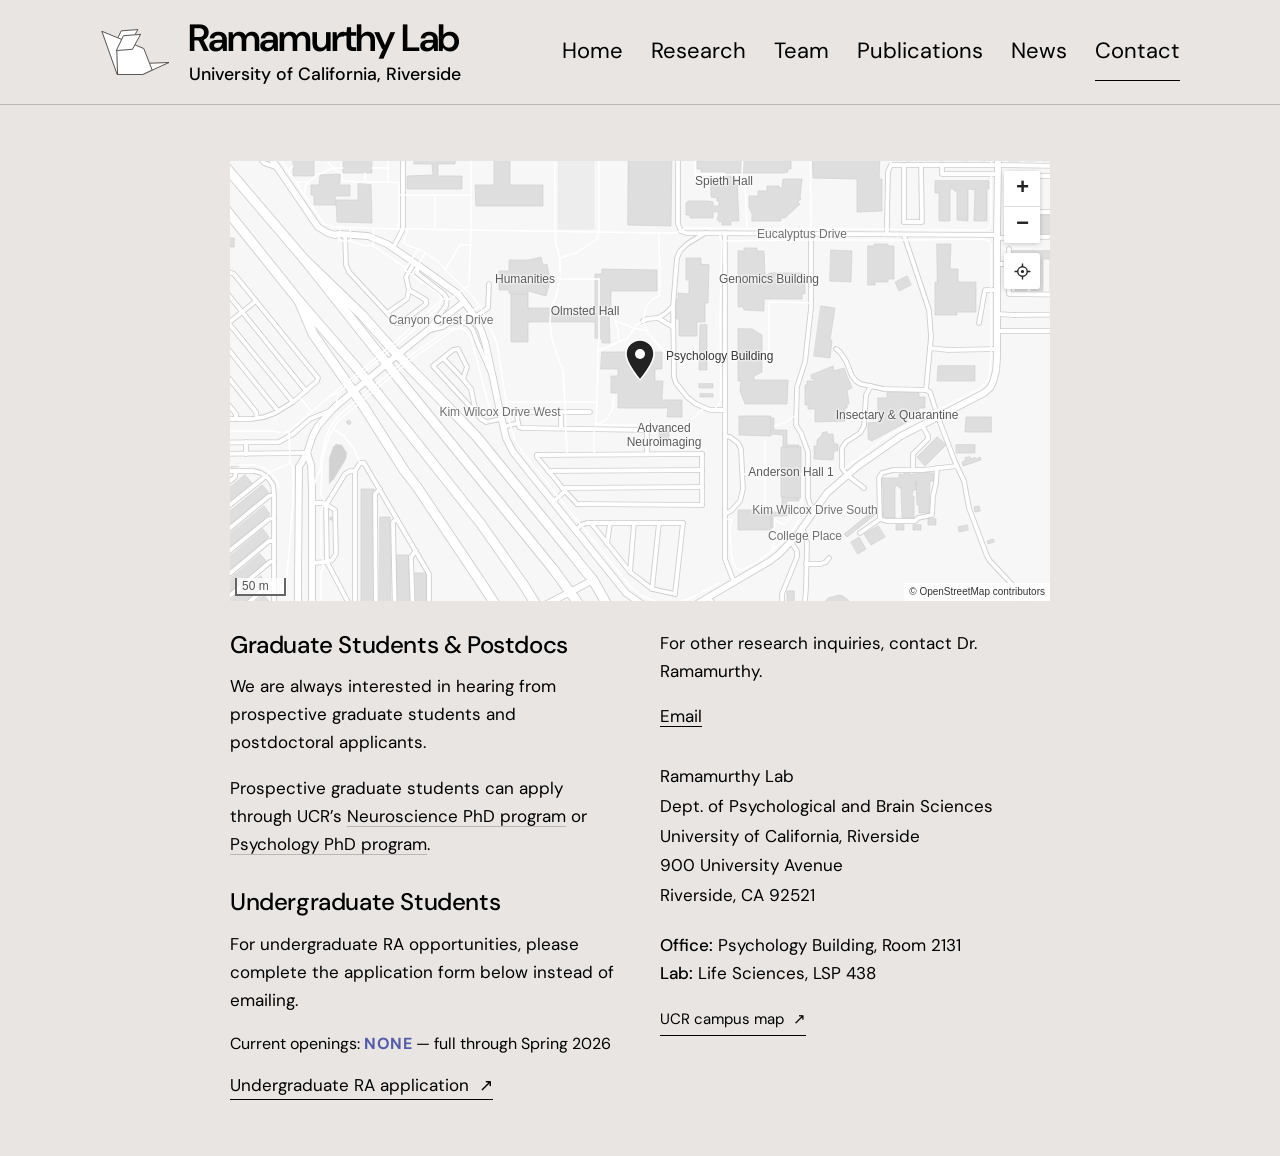
==== commit ef039b97: "Update the department name on the Contact page" ====
--- a/contact/index.html
+++ b/contact/index.html
@@ -11,7 +11,7 @@
   <link rel="icon" type="image/svg+xml" href="/assets/favicon.svg?v=4" sizes="any">
   <link rel="apple-touch-icon" href="/assets/apple-touch-icon.png?v=4" sizes="180x180">
   <link rel="stylesheet" href="/assets/leaflet/leaflet.css">
-  <link rel="stylesheet" href="/styles.css?v=11">
+  <link rel="stylesheet" href="/styles.css?v=12">
   <script src="/assets/leaflet/leaflet.js" defer></script>
   <script src="/assets/ucr-campus-data.js" defer></script>
   <script src="/map.js" defer></script>
@@ -59,7 +59,7 @@
               <a class="text-link application-link" href="https://script.google.com/macros/s/AKfycbzKtsn1tuxSRXiSg7oHEC8Il8YEuR-OhBl5R0wiA1RBrYU4j8pfQB7juC2QaiqtxSROeg/exec?authuser=0" target="_blank" rel="noopener noreferrer">Undergraduate RA application <span aria-hidden="true">↗</span></a>
             </div>
           </div>
-          <div class="contact-copy"><p>For other research inquiries, contact Dr. Ramamurthy.</p><a class="email-link" href="mailto:deepar@ucr.edu">Email</a><address>Ramamurthy Lab<br><a href="https://psychology.ucr.edu/">Department of Psychology</a><br>University of California, Riverside<br>900 University Avenue<br>Riverside, CA 92521</address><p class="map-location"><strong>Office:</strong> Psychology Building, Room 2131<br><strong>Lab:</strong> Life Sciences, LSP 438</p><div class="contact-links"><a class="text-link" href="https://campusmap.ucr.edu/?find=P5373&amp;id=2106">UCR campus map <span aria-hidden="true">↗</span></a></div></div>
+          <div class="contact-copy"><p>For other research inquiries, contact Dr. Ramamurthy.</p><a class="email-link" href="mailto:deepar@ucr.edu">Email</a><address>Ramamurthy Lab<br><a href="https://psychology.ucr.edu/">Dept. of Psychological and Brain Sciences</a><br>University of California, Riverside<br>900 University Avenue<br>Riverside, CA 92521</address><p class="map-location"><strong>Office:</strong> Psychology Building, Room 2131<br><strong>Lab:</strong> Life Sciences, LSP 438</p><div class="contact-links"><a class="text-link" href="https://campusmap.ucr.edu/?find=P5373&amp;id=2106">UCR campus map <span aria-hidden="true">↗</span></a></div></div>
         </div>
       </div>
     </section>
--- a/styles.css
+++ b/styles.css
@@ -152,7 +152,15 @@
 .pi-profile { display: grid; grid-template-columns: minmax(0, max-content) max-content; align-items: baseline; gap: 48px; width: 100%; min-width: 0; }
 .pi-details { min-width: 0; }
 .pi-profile .role { margin-bottom: 0; line-height: 1.5; }
-.team-photo { margin: 0; min-width: 0; width: 100%; }
+.team-photo {
+  margin: 0 auto;
+  min-width: 0;
+  width: min(100%, 680px);
+  padding: 6px;
+  background: #faf9f7;
+  border: 1px solid rgba(0, 0, 0, .10);
+  box-shadow: 0 2px 7px rgba(0, 0, 0, .07);
+}
 .team-photo img { display: block; width: 100%; height: auto; }
 .pi-profile h3 { font-size: 29px; letter-spacing: -.6px; color: var(--accent); line-height: 1.3; margin-bottom: 8px; }
 .role { font-size: 17px; line-height: 1.6; margin-bottom: 18px; }
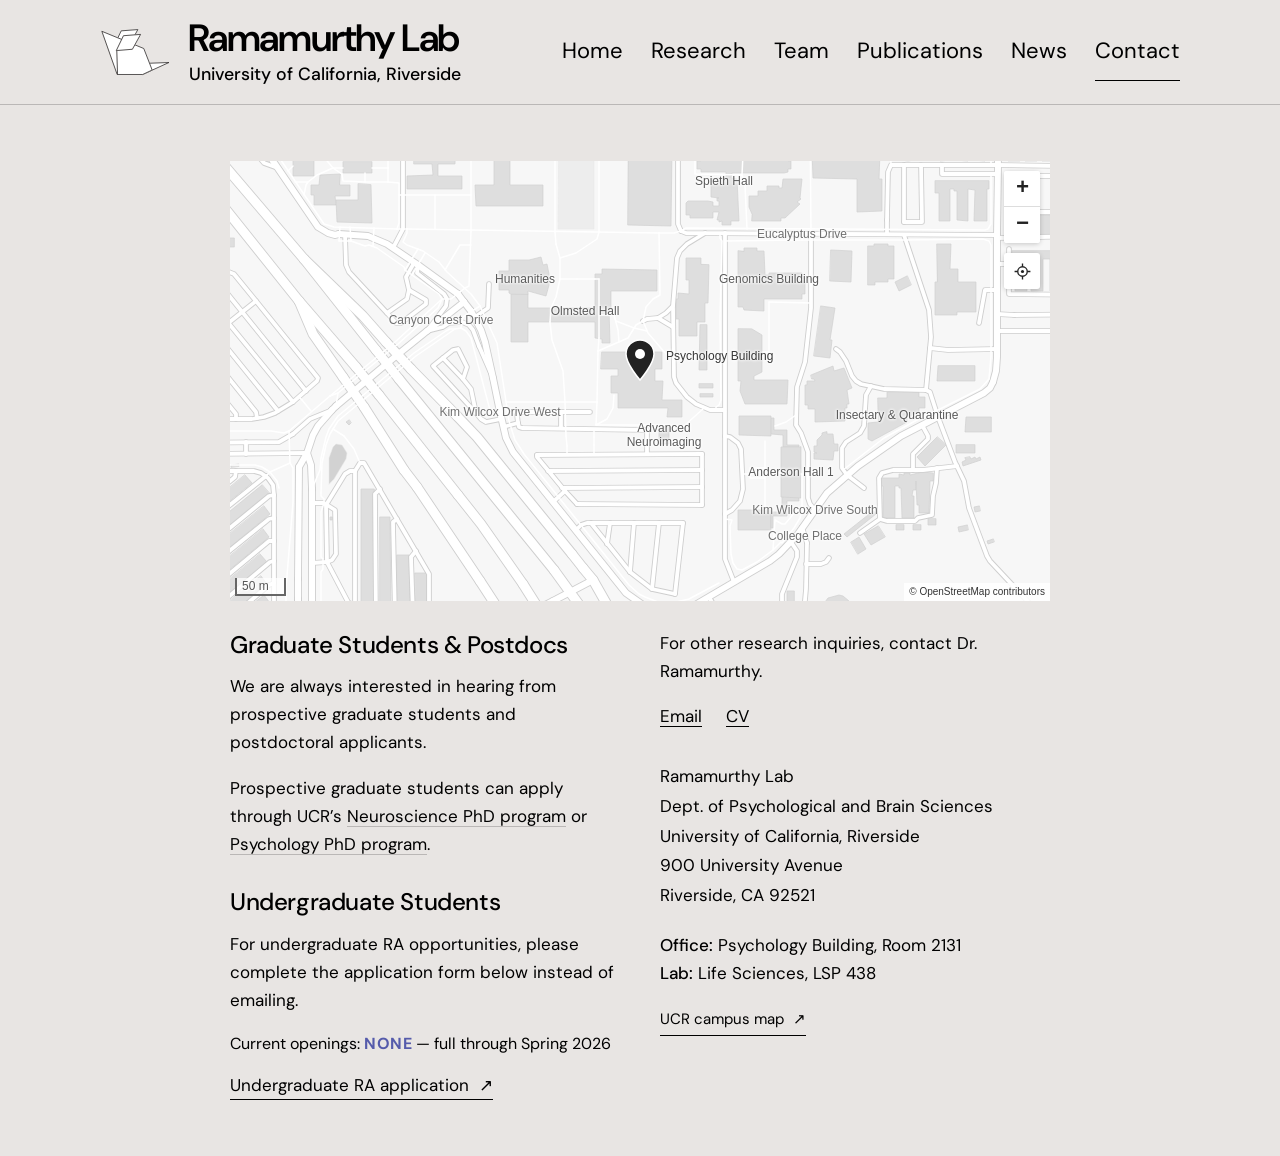
==== commit 60785322: "Link the supplied CV from the Contact page Add the user-provided PDF unchanged and a CV link beside " ====
--- a/contact/index.html
+++ b/contact/index.html
@@ -59,7 +59,7 @@
               <a class="text-link application-link" href="https://script.google.com/macros/s/AKfycbzKtsn1tuxSRXiSg7oHEC8Il8YEuR-OhBl5R0wiA1RBrYU4j8pfQB7juC2QaiqtxSROeg/exec?authuser=0" target="_blank" rel="noopener noreferrer">Undergraduate RA application <span aria-hidden="true">↗</span></a>
             </div>
           </div>
-          <div class="contact-copy"><p>For other research inquiries, contact Dr. Ramamurthy.</p><a class="email-link" href="mailto:deepar@ucr.edu">Email</a><address>Ramamurthy Lab<br><a href="https://psychology.ucr.edu/">Dept. of Psychological and Brain Sciences</a><br>University of California, Riverside<br>900 University Avenue<br>Riverside, CA 92521</address><p class="map-location"><strong>Office:</strong> Psychology Building, Room 2131<br><strong>Lab:</strong> Life Sciences, LSP 438</p><div class="contact-links"><a class="text-link" href="https://campusmap.ucr.edu/?find=P5373&amp;id=2106">UCR campus map <span aria-hidden="true">↗</span></a></div></div>
+          <div class="contact-copy"><p>For other research inquiries, contact Dr. Ramamurthy.</p><div class="contact-links"><a class="email-link" href="mailto:deepar@ucr.edu">Email</a><a class="email-link" href="/assets/Ramamurthy-CV.pdf" type="application/pdf" target="_blank" rel="noopener noreferrer" aria-label="Curriculum vitae (PDF, opens in a new tab)">CV</a></div><address>Ramamurthy Lab<br><a href="https://psychology.ucr.edu/">Dept. of Psychological and Brain Sciences</a><br>University of California, Riverside<br>900 University Avenue<br>Riverside, CA 92521</address><p class="map-location"><strong>Office:</strong> Psychology Building, Room 2131<br><strong>Lab:</strong> Life Sciences, LSP 438</p><div class="contact-links"><a class="text-link" href="https://campusmap.ucr.edu/?find=P5373&amp;id=2106">UCR campus map <span aria-hidden="true">↗</span></a></div></div>
         </div>
       </div>
     </section>
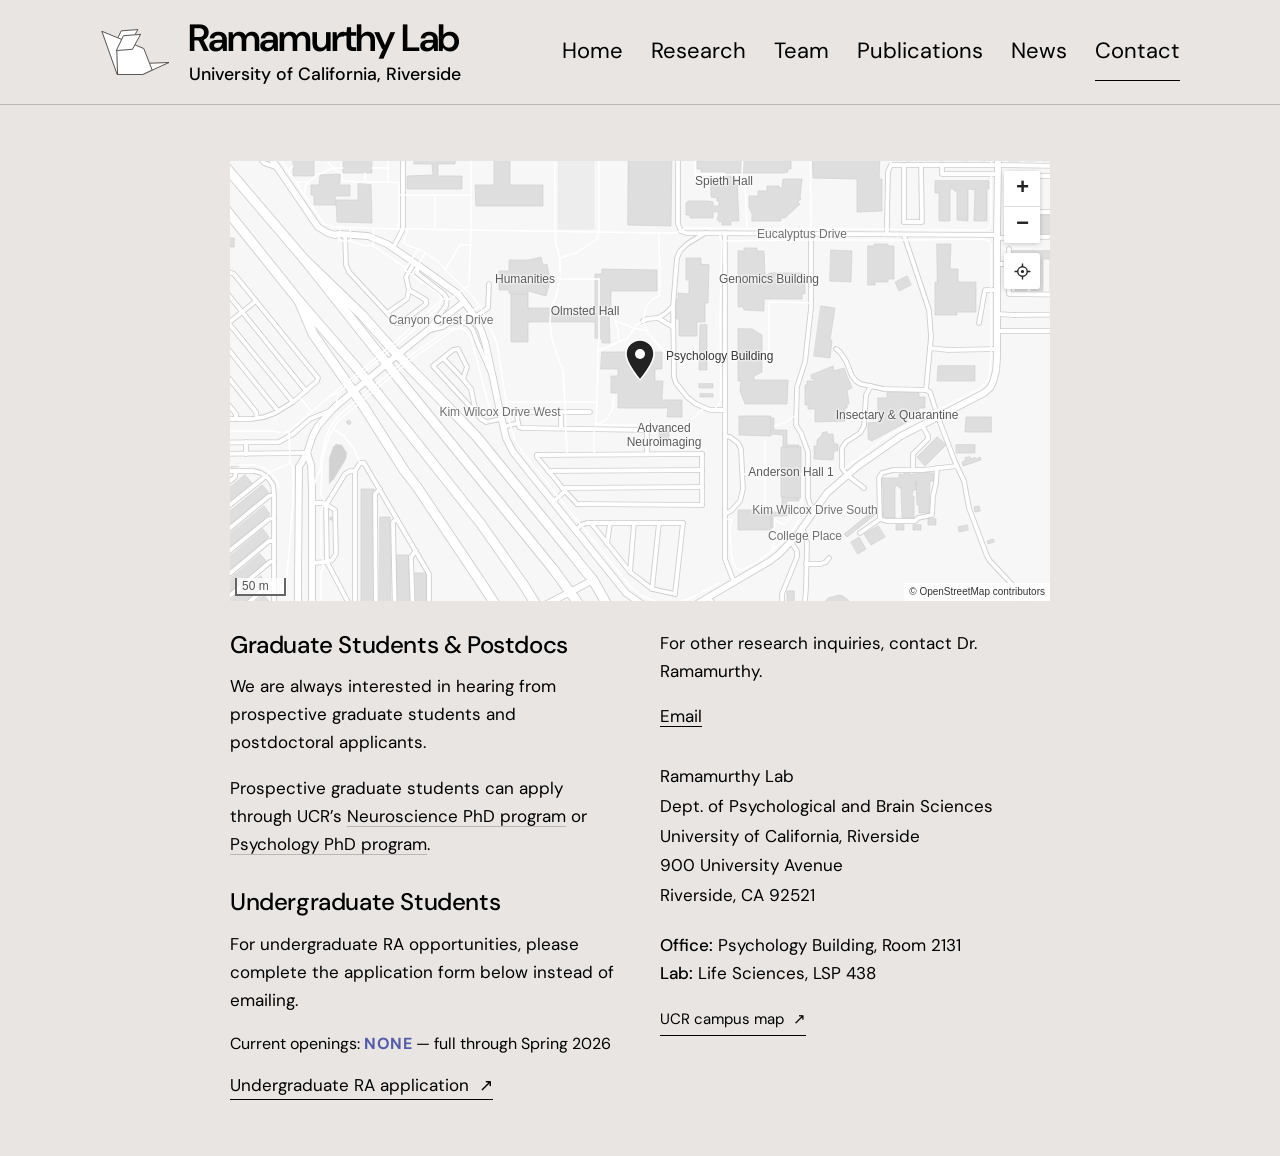
==== commit 3877e32b: "Restore Contact to its original Email-only arrangement Remove the added CV link and its wrapper, res" ====
--- a/contact/index.html
+++ b/contact/index.html
@@ -59,7 +59,7 @@
               <a class="text-link application-link" href="https://script.google.com/macros/s/AKfycbzKtsn1tuxSRXiSg7oHEC8Il8YEuR-OhBl5R0wiA1RBrYU4j8pfQB7juC2QaiqtxSROeg/exec?authuser=0" target="_blank" rel="noopener noreferrer">Undergraduate RA application <span aria-hidden="true">↗</span></a>
             </div>
           </div>
-          <div class="contact-copy"><p>For other research inquiries, contact Dr. Ramamurthy.</p><div class="contact-links"><a class="email-link" href="mailto:deepar@ucr.edu">Email</a><a class="email-link" href="/assets/Ramamurthy-CV.pdf" type="application/pdf" target="_blank" rel="noopener noreferrer" aria-label="Curriculum vitae (PDF, opens in a new tab)">CV</a></div><address>Ramamurthy Lab<br><a href="https://psychology.ucr.edu/">Dept. of Psychological and Brain Sciences</a><br>University of California, Riverside<br>900 University Avenue<br>Riverside, CA 92521</address><p class="map-location"><strong>Office:</strong> Psychology Building, Room 2131<br><strong>Lab:</strong> Life Sciences, LSP 438</p><div class="contact-links"><a class="text-link" href="https://campusmap.ucr.edu/?find=P5373&amp;id=2106">UCR campus map <span aria-hidden="true">↗</span></a></div></div>
+          <div class="contact-copy"><p>For other research inquiries, contact Dr. Ramamurthy.</p><a class="email-link" href="mailto:deepar@ucr.edu">Email</a><address>Ramamurthy Lab<br><a href="https://psychology.ucr.edu/">Dept. of Psychological and Brain Sciences</a><br>University of California, Riverside<br>900 University Avenue<br>Riverside, CA 92521</address><p class="map-location"><strong>Office:</strong> Psychology Building, Room 2131<br><strong>Lab:</strong> Life Sciences, LSP 438</p><div class="contact-links"><a class="text-link" href="https://campusmap.ucr.edu/?find=P5373&amp;id=2106">UCR campus map <span aria-hidden="true">↗</span></a></div></div>
         </div>
       </div>
     </section>
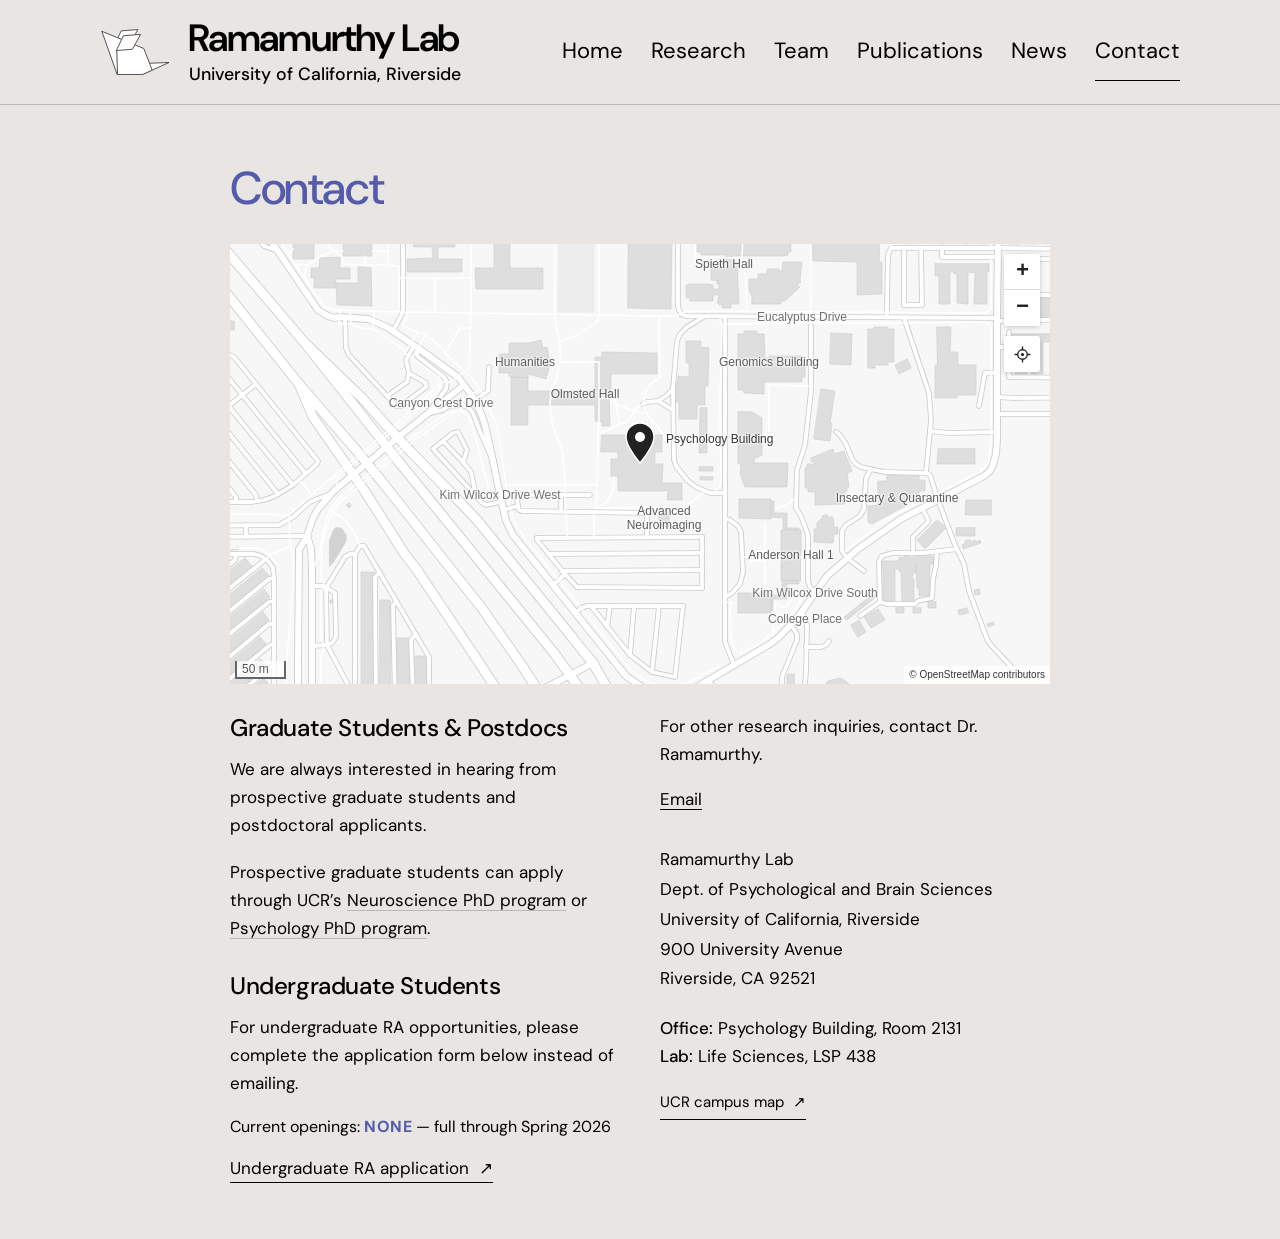
==== commit c72d12f0: "Restore Publications, News, and Contact page headings Show the three page titles in periwinkle, alig" ====
--- a/contact/index.html
+++ b/contact/index.html
@@ -11,7 +11,7 @@
   <link rel="icon" type="image/svg+xml" href="/assets/favicon.svg?v=4" sizes="any">
   <link rel="apple-touch-icon" href="/assets/apple-touch-icon.png?v=4" sizes="180x180">
   <link rel="stylesheet" href="/assets/leaflet/leaflet.css">
-  <link rel="stylesheet" href="/styles.css?v=12">
+  <link rel="stylesheet" href="/styles.css?v=15">
   <script src="/assets/leaflet/leaflet.js" defer></script>
   <script src="/assets/ucr-campus-data.js" defer></script>
   <script src="/map.js" defer></script>
@@ -41,7 +41,7 @@
   <main id="main">
     <section class="section contact-section" id="contact" aria-labelledby="contact-title">
       <div class="wrap">
-        <h1 class="visually-hidden" id="contact-title">Contact</h1>
+        <h1 class="page-title" id="contact-title">Contact</h1>
         <div class="contact-grid">
           <div class="map-panel">
             <div id="lab-map" class="lab-map" role="region" aria-label="Interactive map of UC Riverside with a pin at the Psychology Building. Drag to pan, use the plus and minus controls to zoom, or use the arrow and plus/minus keys when the map is focused."></div>
--- a/styles.css
+++ b/styles.css
@@ -114,6 +114,8 @@
 .hero-link { font-size: 18px; }
 .section { padding-block: 56px; border-top: 1px solid var(--line); }
 .section-heading { margin-bottom: 24px; }
+.page-title { color: var(--heading); font-size: clamp(34px, 3.65vw, 46px); line-height: 1.2; letter-spacing: -.03em; margin-bottom: 28px; }
+.contact-section .page-title { max-width: 820px; margin-inline: auto; }
 h2 { font-size: clamp(34px, 3.65vw, 46px); line-height: 1.2; letter-spacing: -.03em; color: var(--accent); margin-bottom: 0; }
 .section-intro { max-width: 790px; font-size: 20px; line-height: 1.65; margin-bottom: 48px; }
 .research-topics { display: grid; grid-template-columns: repeat(3, minmax(0, 1fr)); gap: 36px; }
@@ -152,7 +154,8 @@
 .pi-profile { display: grid; grid-template-columns: minmax(0, max-content) max-content; align-items: baseline; gap: 48px; width: 100%; min-width: 0; }
 .pi-details { min-width: 0; }
 .pi-profile .role { margin-bottom: 0; line-height: 1.5; }
-.team-photo {
+.team-photo,
+.news-gallery figure {
   margin: 0 auto;
   min-width: 0;
   width: min(100%, 680px);
@@ -200,21 +203,17 @@
 .pub-coverage a:hover, .pub-coverage a:focus-visible { text-decoration-color: currentColor; }
 .feed-toggle { display: block; width: fit-content; background: none; border: 0; border-bottom: 1px solid currentColor; color: var(--accent); padding: 8px 0; margin: 16px 0 0; font-size: 16px; cursor: pointer; }
 .feed-toggle[hidden] { display: none; }
+.news-section { max-width: 820px; }
 .news-feed { max-width: 820px; }
 .news-entry { padding-block: 4px; }
 .news-entry[hidden] { display: none; }
 .news-entry + .news-entry { margin-top: 24px; padding-top: 24px; border-top: 1px solid var(--line); }
-.news-date { display: block; font-size: 15px; color: var(--muted); margin-bottom: 10px; }
-.news-entry h3 { font-size: clamp(23px, 2.6vw, 30px); line-height: 1.4; letter-spacing: -.02em; margin: 0; }
-.news-photos { margin-top: 14px; }
-.news-photos > summary { width: fit-content; padding-block: 5px; font-size: 16px; line-height: 1.5; cursor: pointer; }
-.news-photos > summary span { text-decoration: underline; text-decoration-color: var(--line); text-decoration-thickness: 1px; text-underline-offset: .23em; }
-.news-photos > summary:hover span, .news-photos > summary:focus-visible span { text-decoration-color: currentColor; }
-.news-photos .news-photos-close-label, .news-photos[open] .news-photos-open-label { display: none; }
-.news-photos[open] .news-photos-close-label { display: inline; }
-.news-gallery { display: grid; grid-template-columns: repeat(auto-fit, minmax(min(100%, 260px), 1fr)); gap: 20px; margin-top: 16px; }
-.news-gallery figure { min-width: 0; margin: 0; }
-.news-gallery img { display: block; width: 100%; height: auto; }
+.news-date { display: block; font-size: 15px; font-weight: 500; color: var(--heading); margin-bottom: 10px; }
+.news-entry h3 { font-size: clamp(21px, 2.3vw, 27px); line-height: 1.45; letter-spacing: -.02em; margin: 0; }
+.news-toggle { color: var(--heading); }
+.news-gallery { display: flex; flex-wrap: wrap; justify-content: center; align-items: flex-start; gap: 20px; margin-top: 24px; }
+.news-gallery figure { width: fit-content; max-width: min(100%, 534px); margin: 0; }
+.news-gallery img { display: block; width: auto; max-width: 100%; height: auto; }
 .news-gallery figcaption { margin-top: 8px; font-size: 14px; line-height: 1.5; }
 .contact-section { background: var(--wash); }
 .contact-section .section-heading { text-align: left; }
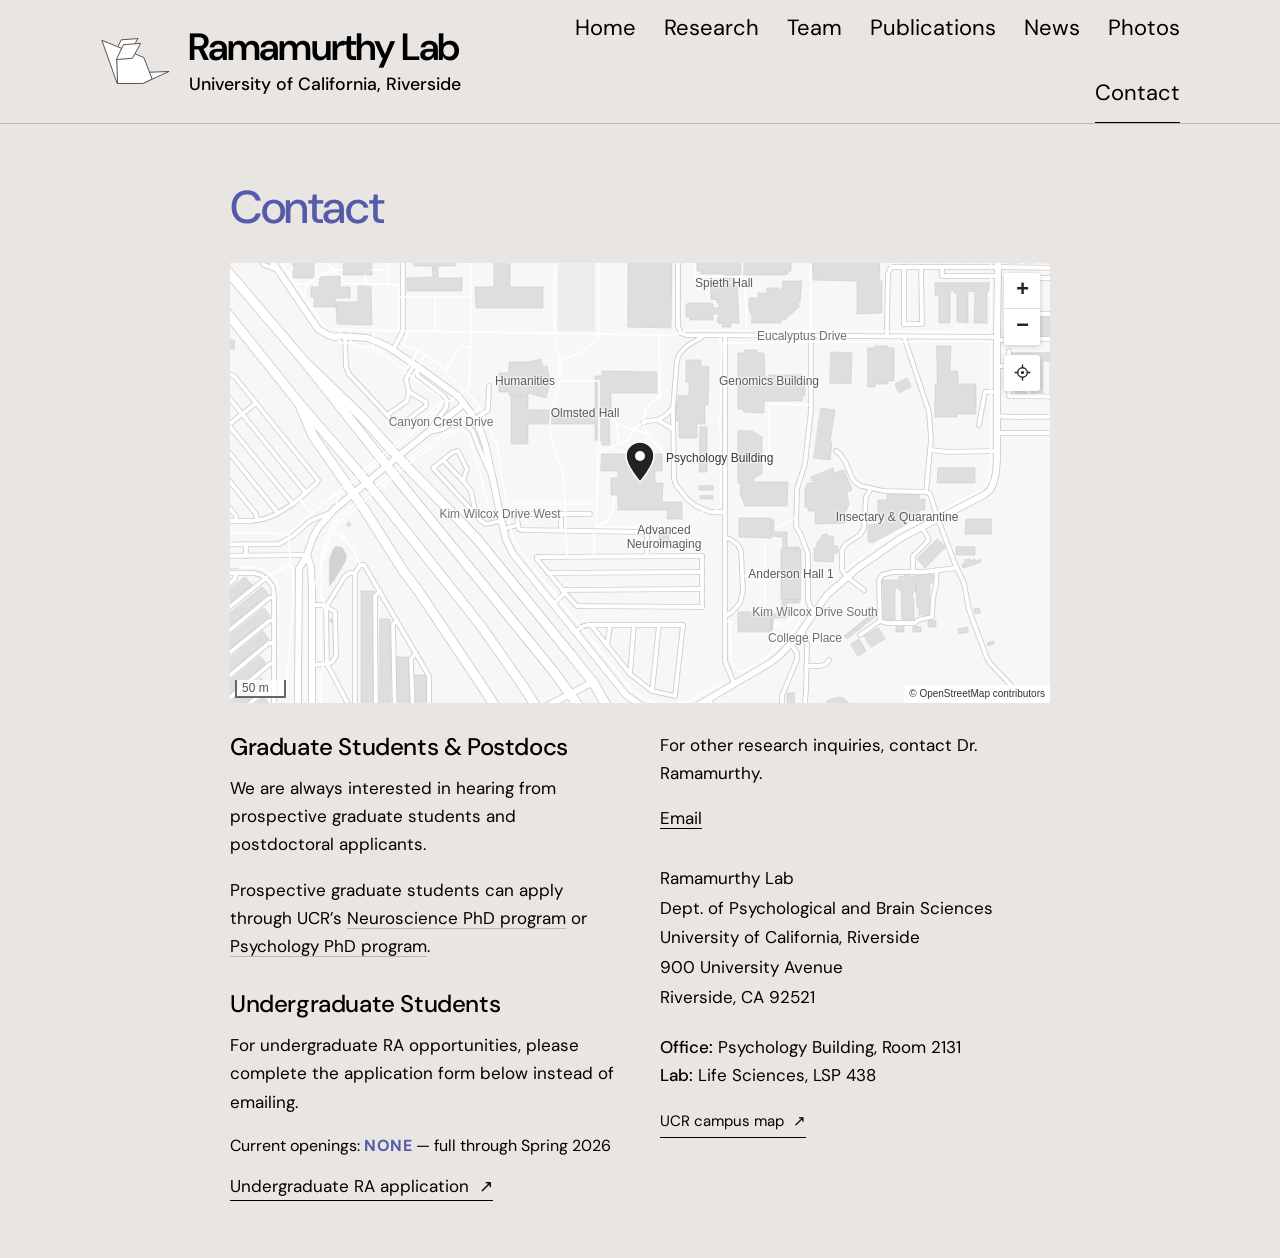
==== commit f73b5cb1: "Add Photos page and navigation tab across the lab website" ====
--- a/contact/index.html
+++ b/contact/index.html
@@ -34,6 +34,7 @@
       <a href="/team/">Team</a>
       <a href="/publications/">Publications</a>
       <a href="/news/">News</a>
+      <a href="/photos/">Photos</a>
       <a href="/contact/" aria-current="page">Contact</a>
     </nav>
   </header>
--- a/styles.css
+++ b/styles.css
@@ -155,7 +155,9 @@
 .pi-details { min-width: 0; }
 .pi-profile .role { margin-bottom: 0; line-height: 1.5; }
 .team-photo,
-.news-gallery figure {
+.news-gallery figure,
+.news-side-photo,
+.methods-motion {
   margin: 0 auto;
   min-width: 0;
   width: min(100%, 680px);
@@ -214,7 +216,25 @@
 .news-gallery { display: flex; flex-wrap: wrap; justify-content: center; align-items: flex-start; gap: 20px; margin-top: 24px; }
 .news-gallery figure { width: fit-content; max-width: min(100%, 534px); margin: 0; }
 .news-gallery img { display: block; width: auto; max-width: 100%; height: auto; }
+/* Trim the top 110px of this 1200 × 937 photo without stretching it. */
+.news-gallery .news-photo--mahi { width: 520px; aspect-ratio: 1200 / 827; height: auto; object-fit: cover; object-position: center bottom; }
 .news-gallery figcaption { margin-top: 8px; font-size: 14px; line-height: 1.5; }
+.news-gallery--pair { flex-wrap: nowrap; }
+/* The 14px basis accounts for the frame; remaining width follows each image's ratio. */
+.news-gallery--pair figure { flex: var(--photo-ratio, 1) 1 14px; }
+.news-gallery--pair img { width: 100%; }
+.news-item-with-photo { display: grid; grid-template-columns: minmax(0, 1fr) 180px; align-items: stretch; gap: 28px; }
+.news-photo-copy { display: flex; flex-direction: column; justify-content: space-between; gap: 16px; min-width: 0; }
+.news-photo-copy--welcome { justify-content: flex-start; gap: 12px; }
+.news-photo-copy--bbrf { justify-content: flex-start; gap: clamp(18px, 2vw, 28px); }
+.news-photo-copy--welcome + .news-side-photo { transform: translateY(-8px); }
+.news-side-photo { width: 100%; margin: 0; align-self: start; }
+.news-side-photo img { display: block; width: 100%; height: auto; }
+@media (max-width: 600px) {
+  .news-item-with-photo { grid-template-columns: minmax(0, 1fr) 120px; gap: 18px; }
+  .news-gallery--pair { flex-direction: column; align-items: center; }
+  .news-gallery--pair figure { flex: 0 1 auto; width: min(100%, 534px); }
+}
 .contact-section { background: var(--wash); }
 .contact-section .section-heading { text-align: left; }
 .contact-grid { display: grid; grid-template-columns: repeat(2, minmax(0, 1fr)); width: 100%; max-width: 820px; margin-inline: auto; column-gap: 40px; row-gap: 28px; }
@@ -377,3 +397,18 @@
 /* Keep page names available to assistive technology without a visible title. */
 .visually-hidden { position: absolute; width: 1px; height: 1px; padding: 0; margin: -1px; overflow: hidden; clip: rect(0, 0, 0, 0); clip-path: inset(50%); white-space: nowrap; border: 0; }
 .research-questions-title { margin-bottom: 24px; }
+
+/* Two-photon imaging beside the methods text. */
+.methods-overview { display: grid; grid-template-columns: minmax(0, 1fr) 320px; gap: 40px; align-items: start; }
+.methods-text, .methods-media { min-width: 0; }
+.methods-motion { width: 100%; margin: 0; }
+.methods-motion video { display: block; width: 100%; height: auto; aspect-ratio: 1; background: #fff; }
+@media (max-width: 850px) {
+  .methods-overview { grid-template-columns: minmax(0, 1fr); gap: 24px; }
+  .methods-media { width: min(100%, 340px); justify-self: center; }
+}
+
+/* Center the framed animation against the complete text block. */
+@media (min-width: 851px) {
+  .methods-media { align-self: center; }
+}
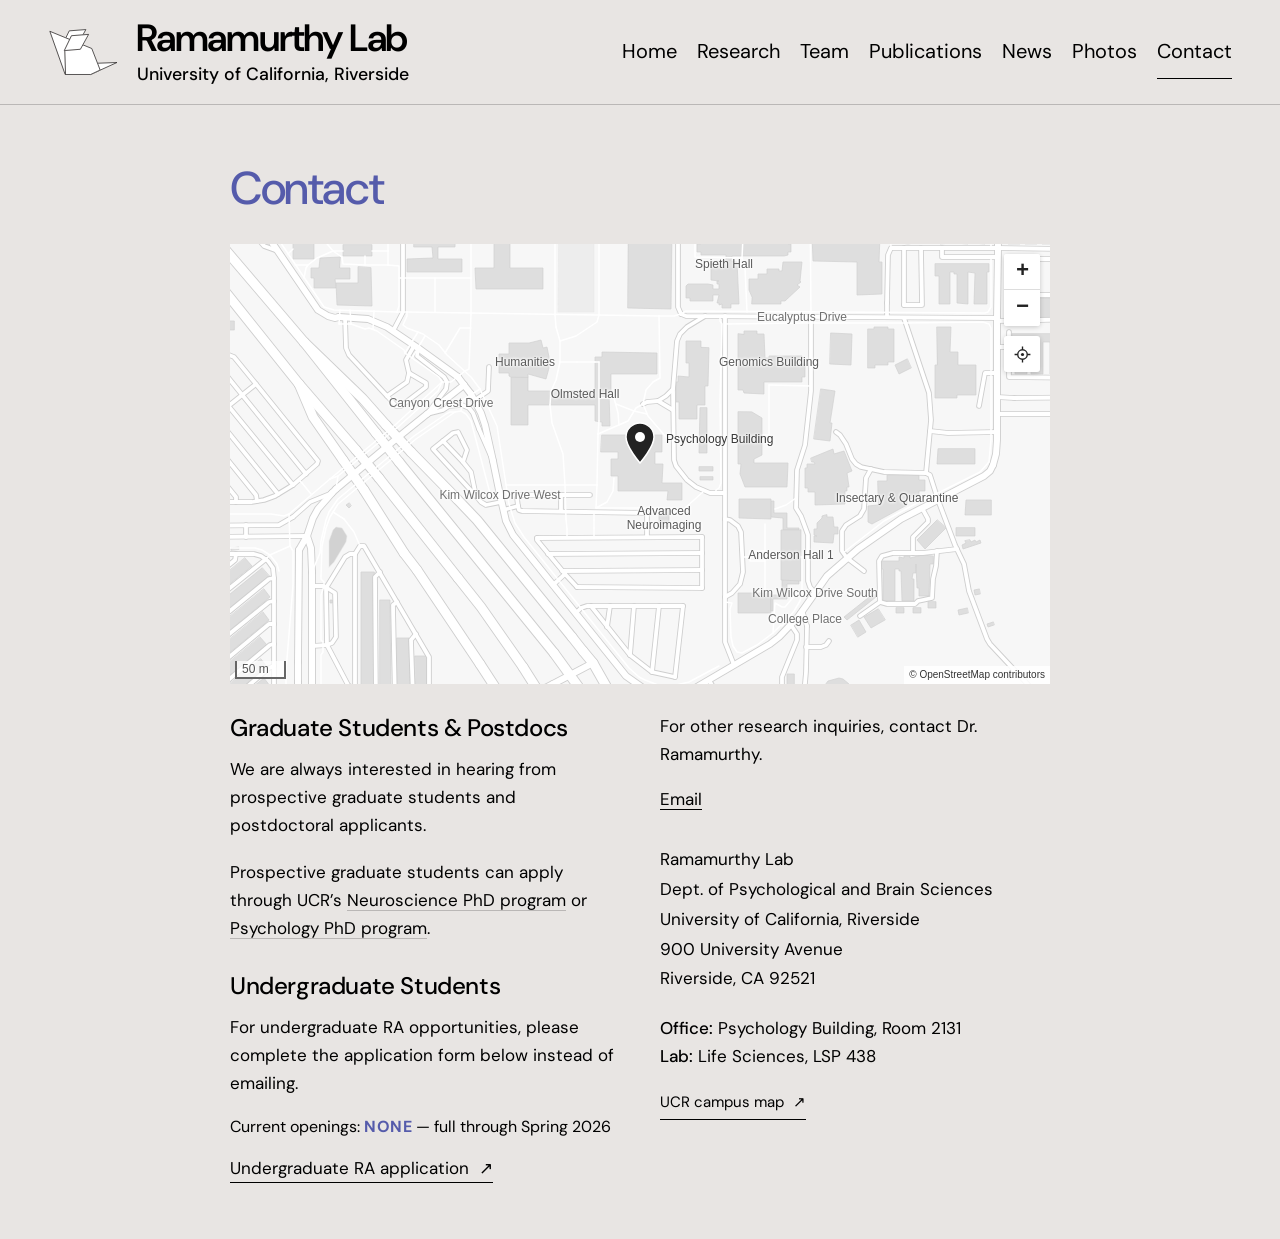
==== commit e748288c: "Keep all navigation tabs together with responsive header layout" ====
--- a/contact/index.html
+++ b/contact/index.html
@@ -11,7 +11,7 @@
   <link rel="icon" type="image/svg+xml" href="/assets/favicon.svg?v=4" sizes="any">
   <link rel="apple-touch-icon" href="/assets/apple-touch-icon.png?v=4" sizes="180x180">
   <link rel="stylesheet" href="/assets/leaflet/leaflet.css">
-  <link rel="stylesheet" href="/styles.css?v=15">
+  <link rel="stylesheet" href="/styles.css?v=26">
   <script src="/assets/leaflet/leaflet.js" defer></script>
   <script src="/assets/ucr-campus-data.js" defer></script>
   <script src="/map.js" defer></script>
--- a/styles.css
+++ b/styles.css
@@ -81,14 +81,14 @@
 .wrap { width: min(var(--width), calc(100% - 96px)); margin-inline: auto; }
 .skip-link { position: absolute; top: -100px; left: 24px; padding: 10px 16px; background: var(--white); z-index: 20; }
 .skip-link:focus { top: 12px; }
-.site-header { min-height: 104px; display: flex; align-items: center; justify-content: space-between; gap: 32px; }
+.site-header { width: min(1280px, calc(100% - 96px)); min-height: 104px; display: flex; align-items: center; justify-content: space-between; gap: 32px; }
 .wordmark { display: inline-flex; align-items: center; flex-shrink: 0; gap: 16px; font-size: 38px; font-weight: 600; line-height: 1.1; text-decoration: none; letter-spacing: -1.2px; white-space: nowrap; }
 .wordmark-logo { display: block; width: 72px; height: auto; flex: none; }
 .wordmark-text { display: flex; flex-direction: column; align-items: flex-start; gap: 4px; }
 .wordmark-name { display: block; }
 .wordmark-affiliation { display: block; margin: 0; padding-left: 1.3502px; font-size: 17.66px; font-weight: 500; line-height: 1.3; letter-spacing: 0; color: var(--ink); }
-nav { display: flex; flex-wrap: wrap; column-gap: 28px; row-gap: 8px; align-items: center; justify-content: flex-end; }
-nav a { font-size: 22px; font-weight: 400; text-decoration: none; padding-block: 10px; border-bottom: 1px solid transparent; }
+nav { display: flex; flex-wrap: nowrap; column-gap: 20px; row-gap: 8px; align-items: center; justify-content: flex-end; }
+nav a { flex: none; white-space: nowrap; font-size: 20px; font-weight: 400; text-decoration: none; padding-block: 10px; border-bottom: 1px solid transparent; }
 nav a:hover, nav a[aria-current="page"] { border-bottom-color: currentColor; }
 .menu-toggle { display: none; }
 .hero { --circuit-column-width: clamp(240px, 26vw, 300px); display: grid; grid-template-columns: minmax(0, 1fr) var(--circuit-column-width); align-items: center; column-gap: 48px; padding-block: 66px 64px; }
@@ -298,6 +298,10 @@
 .lab-map-pin { background: transparent; border: 0; }
 .lab-map-pin svg { display: block; }
 .lab-map .leaflet-control-scale-line { border-color: #666; color: #555; background: #ffffffb8; }
+@media (min-width: 701px) and (max-width: 1200px) {
+  .site-header { flex-direction: column; align-items: flex-start; padding-block: 24px; gap: 12px; }
+  .site-header nav { width: 100%; justify-content: flex-start; }
+}
 @media (max-width: 1080px) {
   .wordmark { font-size: 30px; gap: 12px; }
   .wordmark-logo { width: 56px; }
@@ -328,7 +332,7 @@
   .wordmark-affiliation { font-size: 12.94px; padding-left: .98px; }
   .menu-toggle:not([hidden]) { display: flex; gap: 12px; padding: 5px 0 5px 12px; margin-left: auto; color: var(--accent); border: 0; background: none; font-size: 16px; align-items: center; cursor: pointer; }
   .menu-toggle span { font-size: 21px; line-height: 1; }
-  nav { width: 100%; justify-content: flex-start; column-gap: 18px; row-gap: 4px; padding-top: 10px; }
+  nav { width: 100%; flex-wrap: wrap; justify-content: flex-start; column-gap: 18px; row-gap: 4px; padding-top: 10px; }
   .js nav { display: none; }
   .js nav.is-open { display: flex; }
   nav a { font-size: 15px; }
@@ -411,4 +415,4 @@
 /* Center the framed animation against the complete text block. */
 @media (min-width: 851px) {
   .methods-media { align-self: center; }
-}+}
